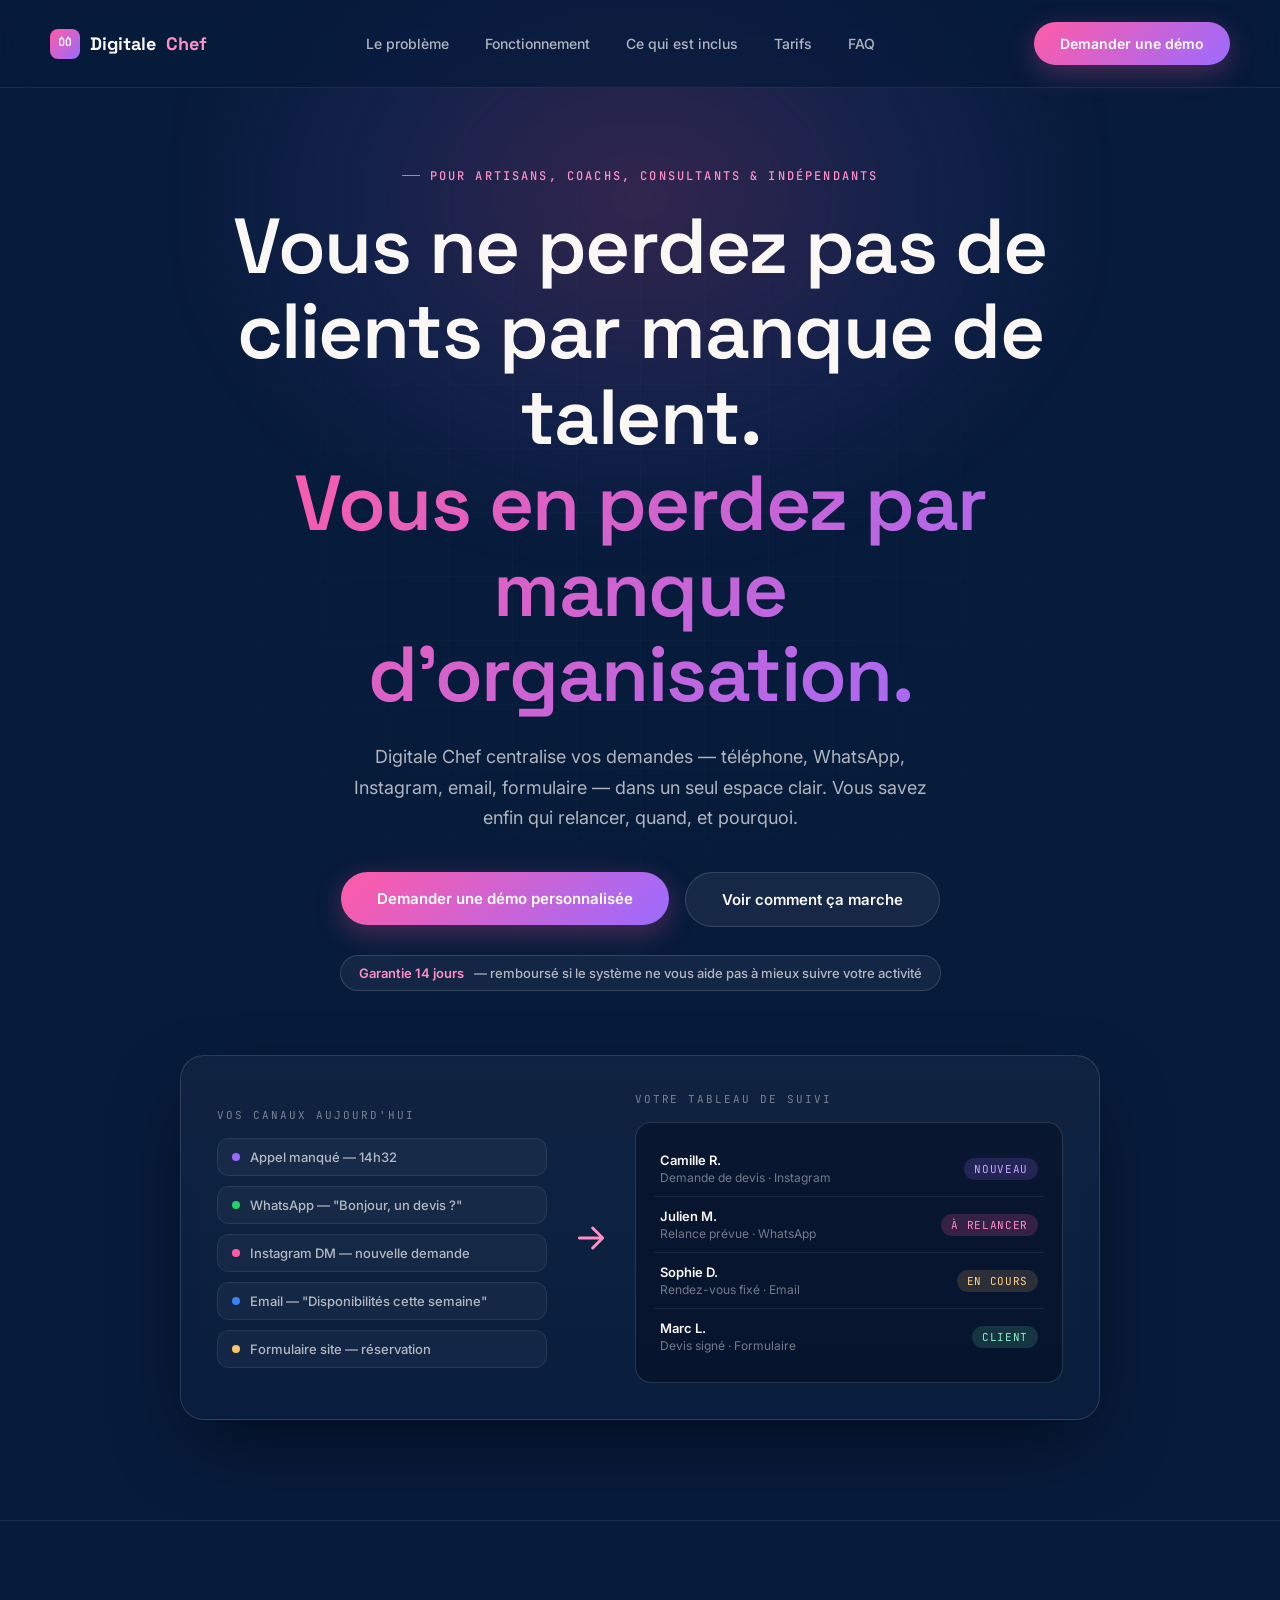
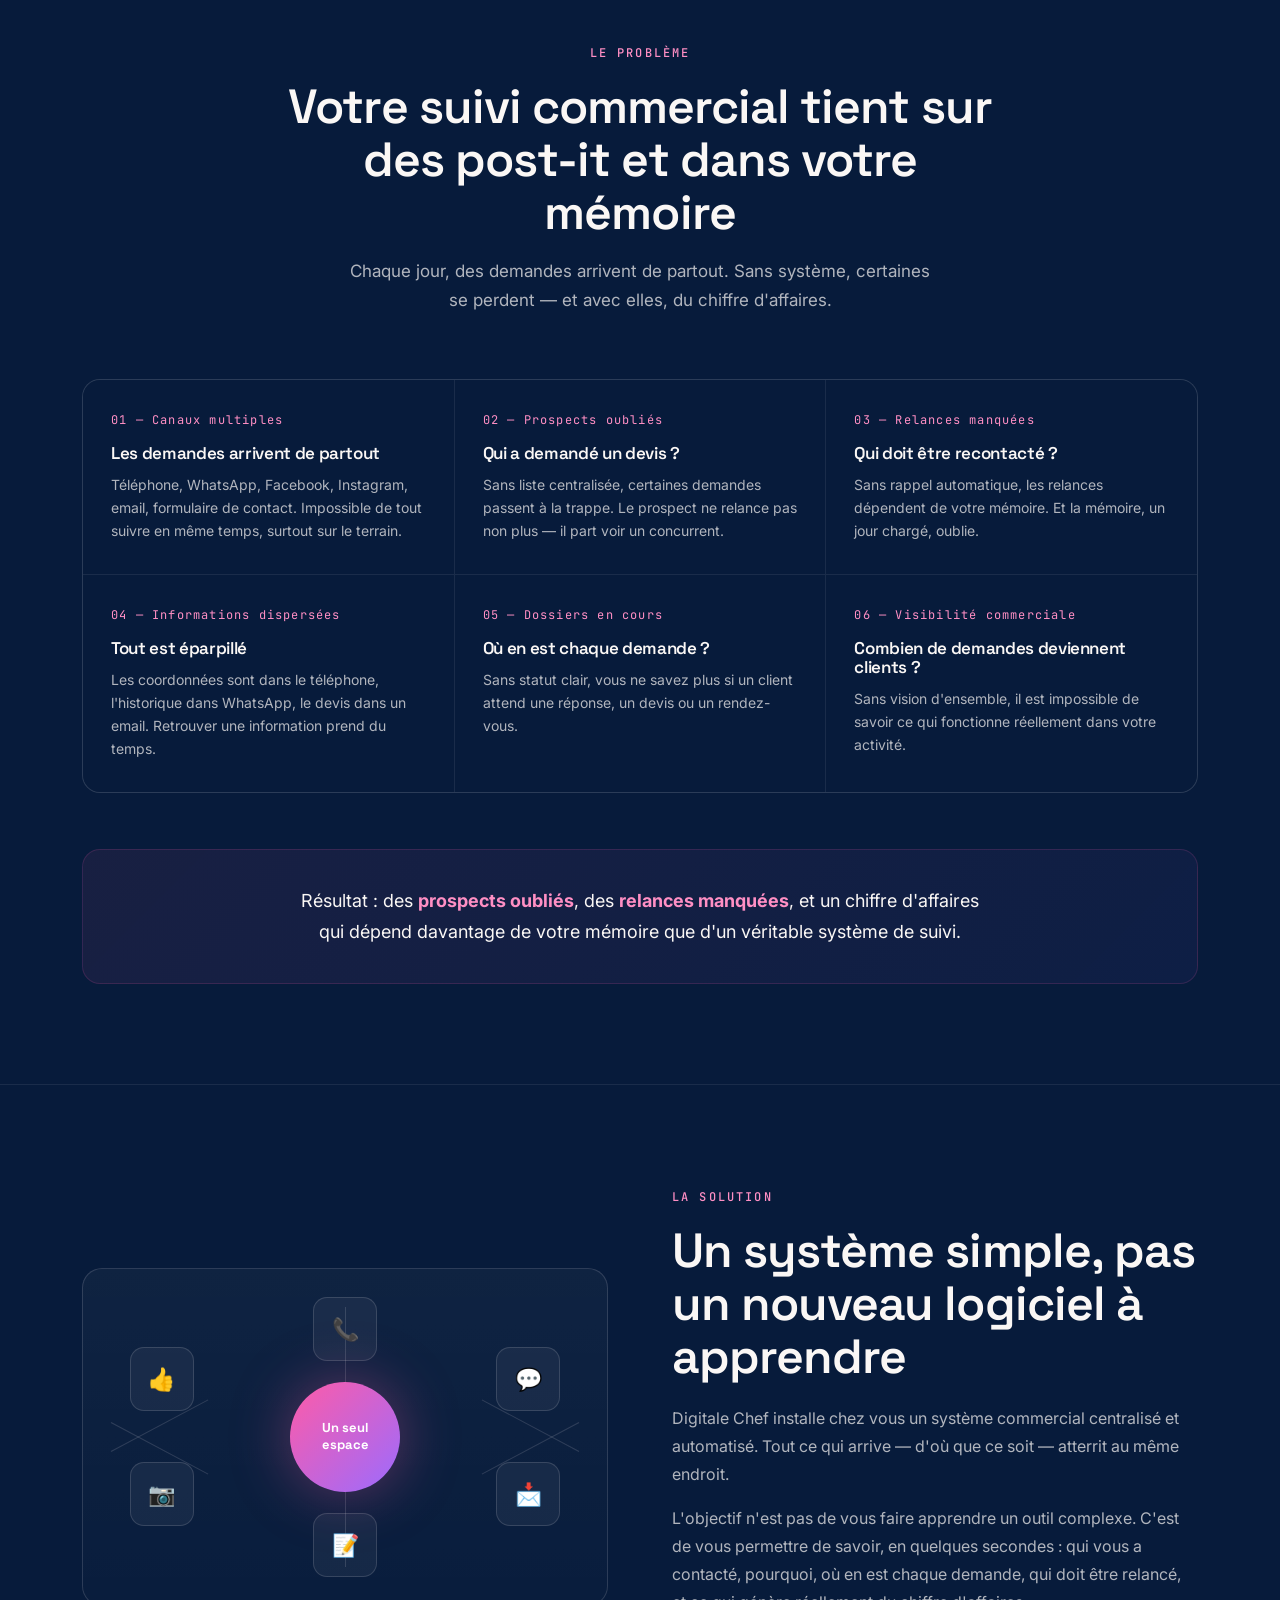
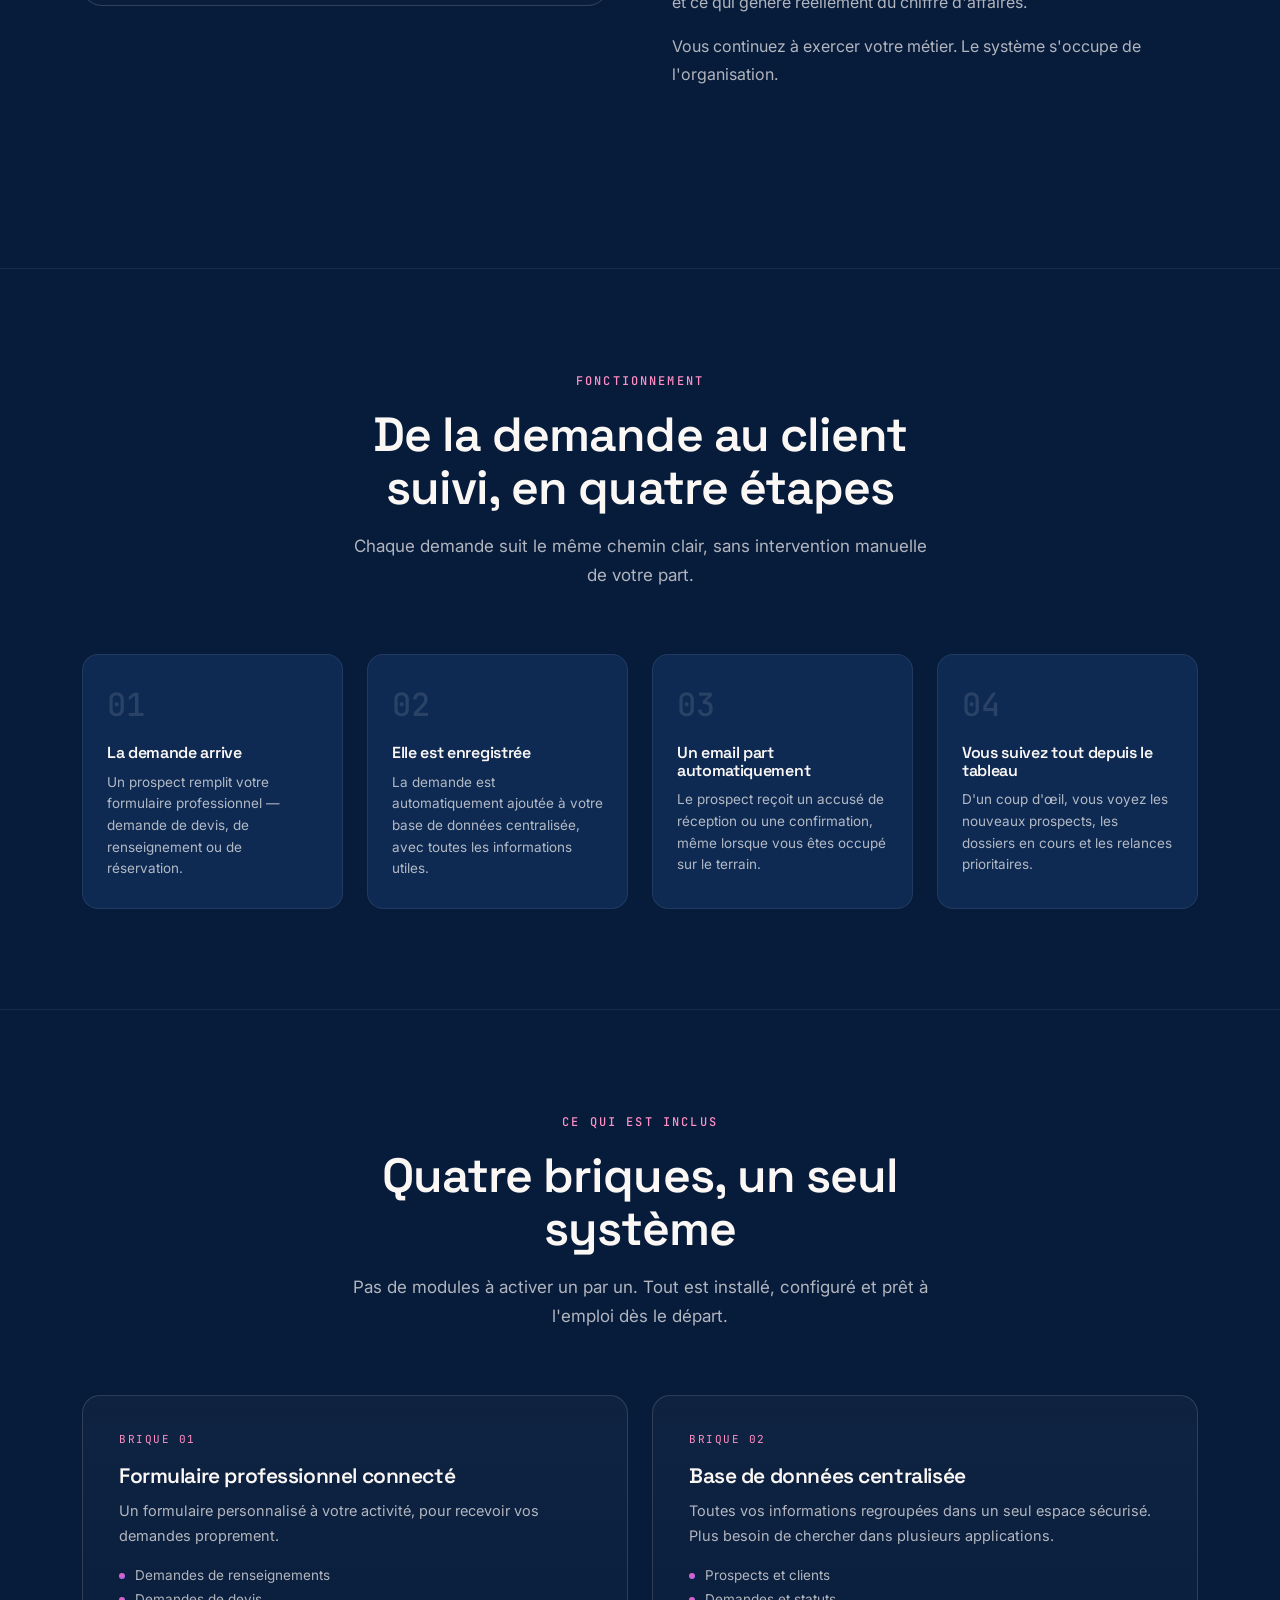
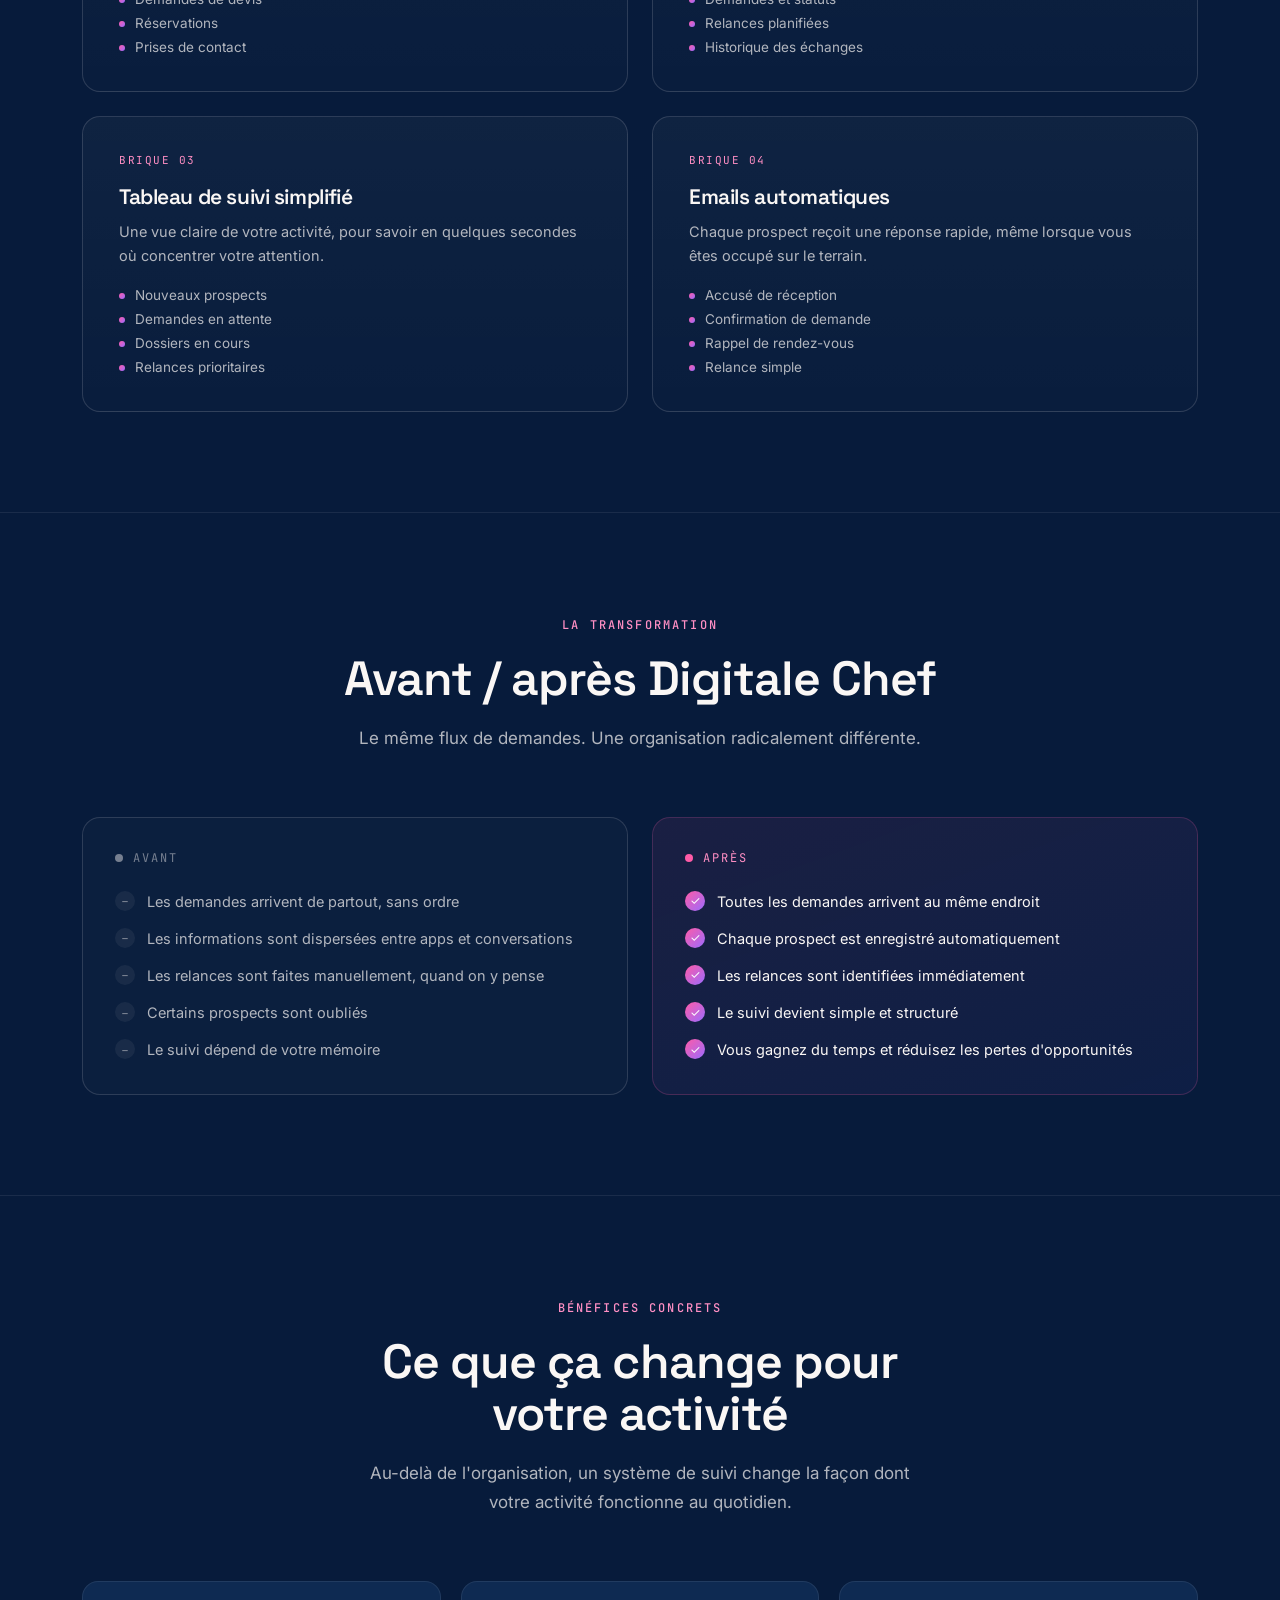
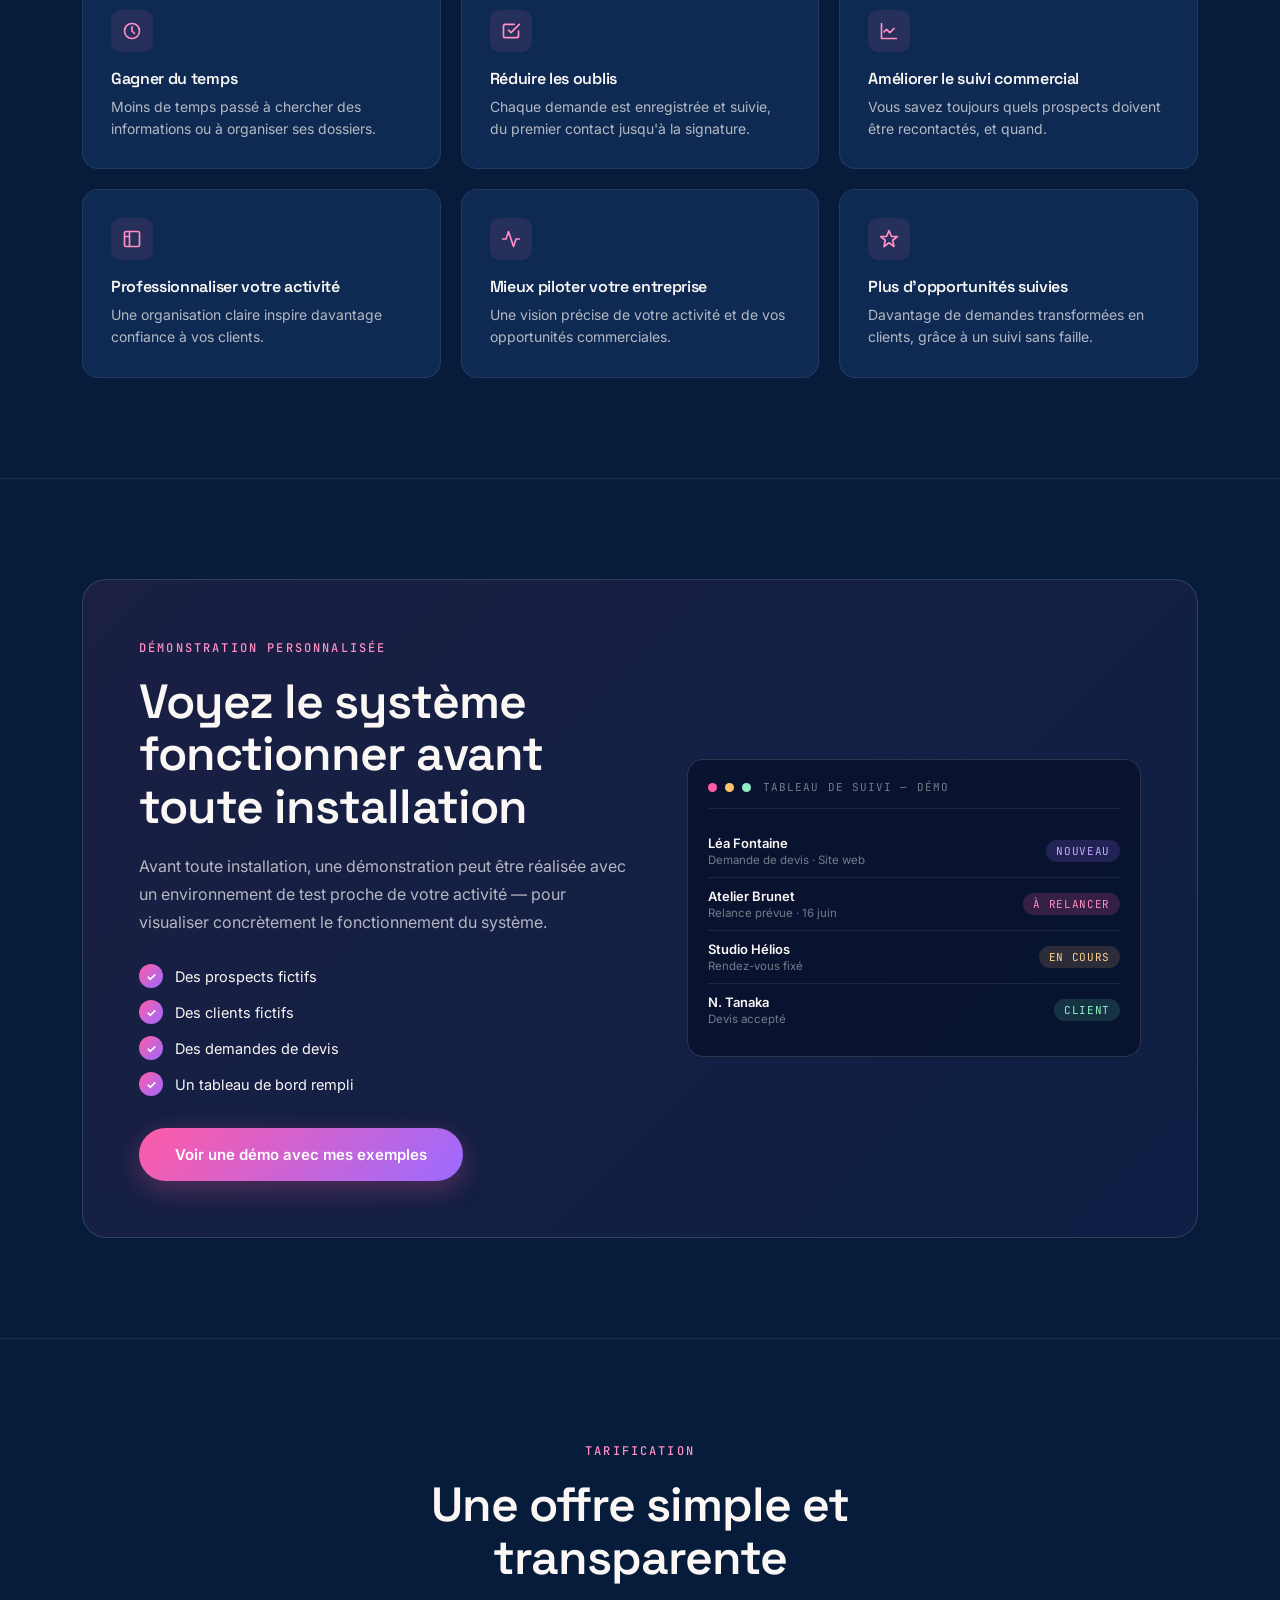
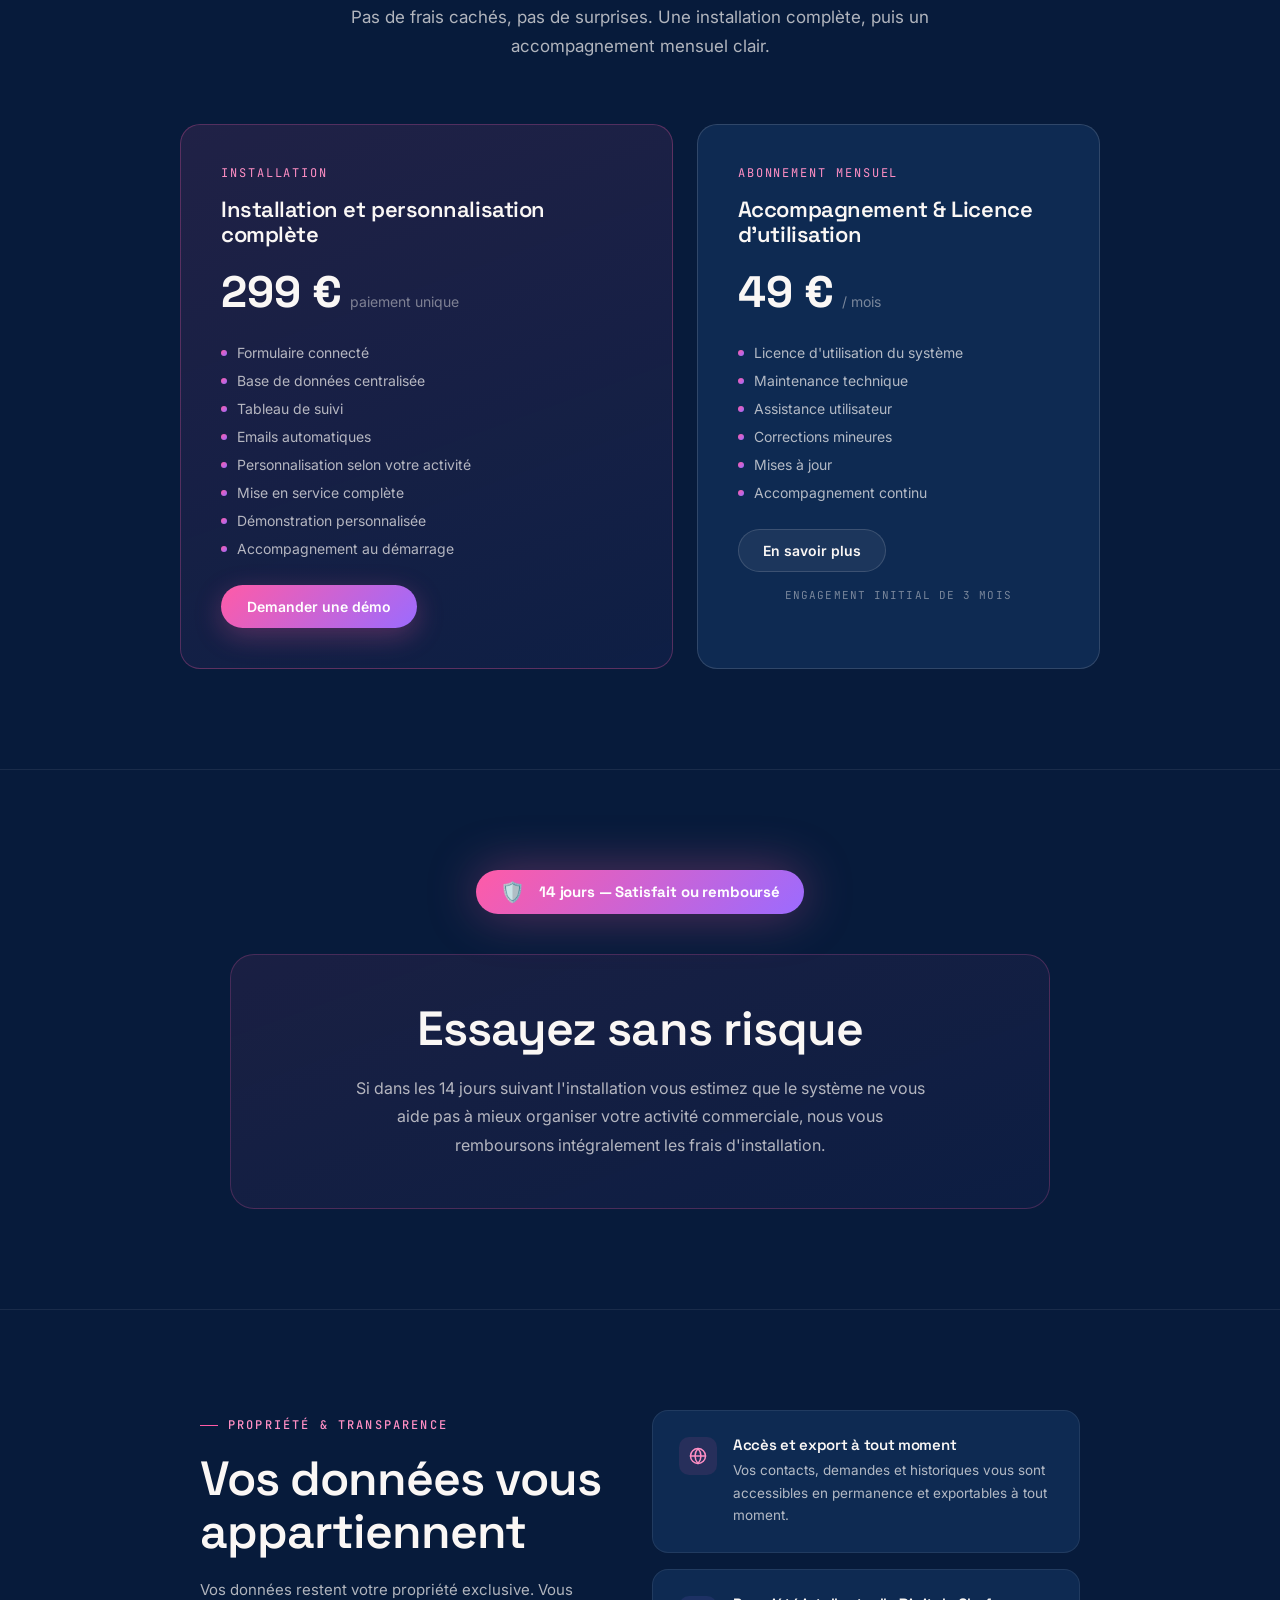
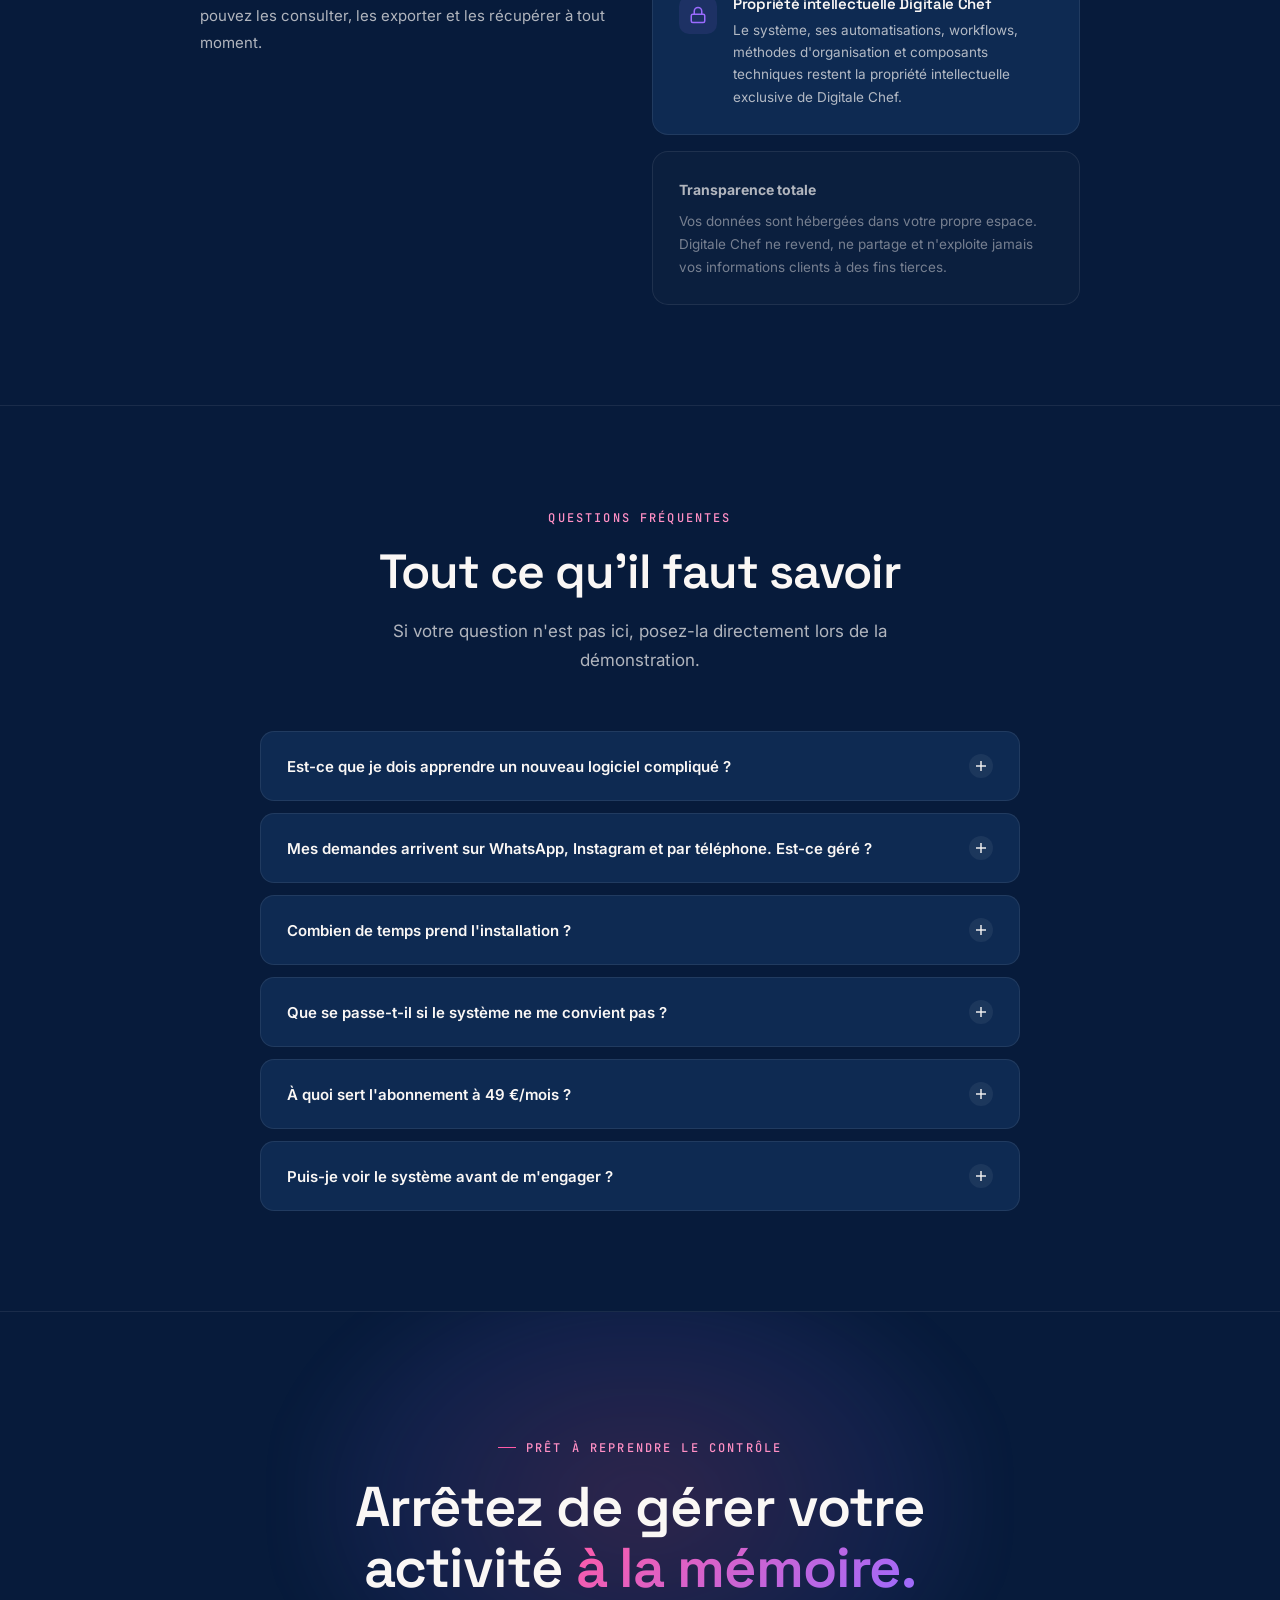
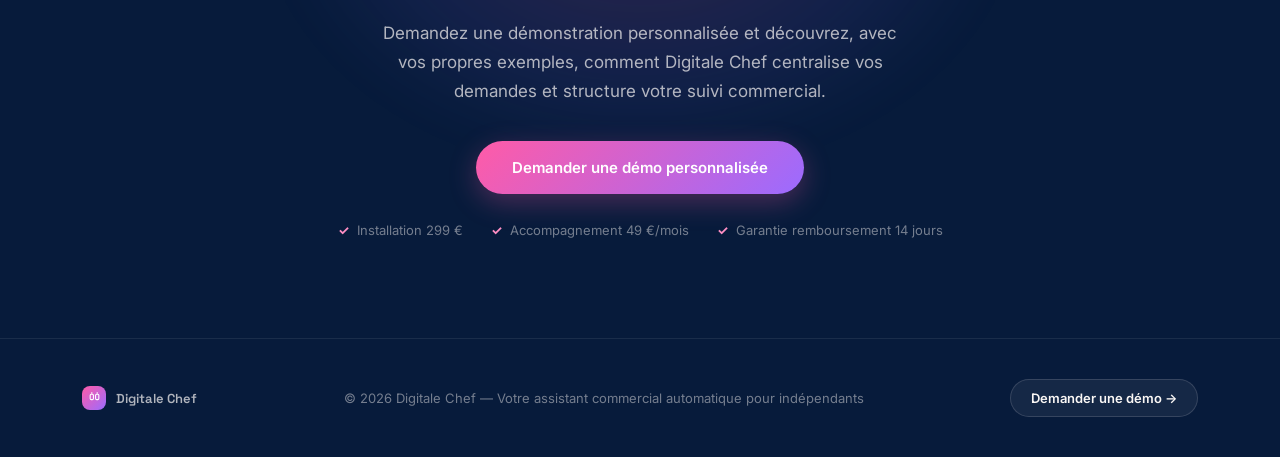
==== HTML digitale-chef.html @ 2d23249c "Add files via upload Première version de la landing page Digitale Chef" ====
<!DOCTYPE html>
<html lang="fr">
<head>
<meta charset="UTF-8">
<meta name="viewport" content="width=device-width, initial-scale=1.0">
<title>Digitale Chef — Votre assistant commercial automatique pour indépendants</title>
<link rel="preconnect" href="https://fonts.googleapis.com">
<link rel="preconnect" href="https://fonts.gstatic.com" crossorigin>
<link href="https://fonts.googleapis.com/css2?family=Space+Grotesk:wght@400;500;600;700&family=Inter:wght@300;400;500;600;700&family=JetBrains+Mono:wght@400;500&display=swap" rel="stylesheet">
<style>
  :root {
    --navy: #071B3B;
    --navy-deep: #050F26;
    --navy-card: #0E2A52;
    --navy-card-light: #11315E;
    --pink: #FF5BA7;
    --pink-soft: #FF8FC4;
    --violet: #9B6BFF;
    --offwhite: #FAF7F5;
    --offwhite-dim: rgba(250,247,245,0.7);
    --offwhite-faint: rgba(250,247,245,0.45);
    --line: rgba(250,247,245,0.08);
    --line-strong: rgba(250,247,245,0.14);
    --grad-main: linear-gradient(135deg, var(--pink) 0%, var(--violet) 100%);
  }

  *, *::before, *::after { box-sizing: border-box; margin: 0; padding: 0; }
  html { scroll-behavior: smooth; }

  body {
    font-family: 'Inter', sans-serif;
    background: var(--navy);
    color: var(--offwhite);
    overflow-x: hidden;
    -webkit-font-smoothing: antialiased;
  }

  ::selection { background: var(--pink); color: var(--navy); }

  h1, h2, h3, h4, .display {
    font-family: 'Space Grotesk', sans-serif;
    font-weight: 600;
    letter-spacing: -0.02em;
    line-height: 1.1;
  }

  .mono {
    font-family: 'JetBrains Mono', monospace;
    letter-spacing: 0.04em;
  }

  .grad-text {
    background: var(--grad-main);
    -webkit-background-clip: text;
    -webkit-text-fill-color: transparent;
    background-clip: text;
  }

  a { color: inherit; }

  /* ============ CURSOR HALO ============ */
  #cursor-halo {
    position: fixed;
    top: 0; left: 0;
    width: 480px; height: 480px;
    border-radius: 50%;
    background: radial-gradient(circle, rgba(255,91,167,0.16) 0%, rgba(155,107,255,0.08) 45%, transparent 75%);
    pointer-events: none;
    z-index: 0;
    transform: translate(-50%, -50%);
    will-change: transform;
    transition: width 0.4s ease, height 0.4s ease, opacity 0.4s ease;
    opacity: 0;
  }
  #cursor-halo.active { opacity: 1; }
  #cursor-halo.boost {
    width: 680px; height: 680px;
    background: radial-gradient(circle, rgba(255,91,167,0.26) 0%, rgba(155,107,255,0.14) 45%, transparent 75%);
  }

  /* ============ LAYOUT HELPERS ============ */
  .wrap {
    max-width: 1180px;
    margin: 0 auto;
    padding: 0 32px;
  }
  section { position: relative; z-index: 1; }

  .eyebrow {
    display: inline-flex;
    align-items: center;
    gap: 10px;
    font-family: 'JetBrains Mono', monospace;
    font-size: 12px;
    font-weight: 500;
    letter-spacing: 0.18em;
    text-transform: uppercase;
    color: var(--pink-soft);
    margin-bottom: 20px;
  }
  .eyebrow::before {
    content: '';
    display: block;
    width: 18px; height: 1px;
    background: var(--pink);
  }

  .section-title {
    font-size: clamp(30px, 4.2vw, 48px);
    margin-bottom: 18px;
    color: var(--offwhite);
  }
  .section-lead {
    font-size: 17px;
    line-height: 1.7;
    color: var(--offwhite-dim);
    max-width: 580px;
  }

  /* ============ NAV ============ */
  nav {
    position: fixed; top: 0; left: 0; right: 0; z-index: 100;
    display: flex; align-items: center; justify-content: space-between;
    padding: 22px 32px;
    background: rgba(7,27,59,0.7);
    backdrop-filter: blur(16px);
    border-bottom: 1px solid var(--line);
  }
  .nav-inner { max-width: 1180px; margin: 0 auto; width: 100%; display: flex; align-items: center; justify-content: space-between; }
  .logo {
    display: flex; align-items: center; gap: 10px;
    font-family: 'Space Grotesk', sans-serif;
    font-size: 18px; font-weight: 700;
    text-decoration: none;
    color: var(--offwhite);
  }
  .logo-mark {
    width: 30px; height: 30px;
    border-radius: 8px;
    background: var(--grad-main);
    display: flex; align-items: center; justify-content: center;
    flex-shrink: 0;
  }
  .logo-mark svg { width: 16px; height: 16px; }
  .logo-chef { color: var(--pink-soft); }

  .nav-links {
    display: flex; align-items: center; gap: 36px;
  }
  .nav-link {
    font-size: 14px; font-weight: 500;
    color: var(--offwhite-dim);
    text-decoration: none;
    transition: color 0.25s;
  }
  .nav-link:hover { color: var(--offwhite); }

  .btn {
    display: inline-flex; align-items: center; justify-content: center; gap: 8px;
    font-family: 'Inter', sans-serif;
    font-weight: 600;
    font-size: 14px;
    text-decoration: none;
    cursor: pointer;
    border: none;
    border-radius: 999px;
    transition: transform 0.35s cubic-bezier(.2,.8,.2,1), box-shadow 0.35s ease, background 0.3s ease;
    white-space: nowrap;
  }
  .btn-primary {
    background: var(--grad-main);
    color: #fff;
    padding: 13px 26px;
    box-shadow: 0 8px 28px rgba(255,91,167,0.28);
  }
  .btn-primary:hover { box-shadow: 0 12px 40px rgba(255,91,167,0.42); }
  .btn-ghost {
    background: rgba(250,247,245,0.06);
    color: var(--offwhite);
    border: 1px solid var(--line-strong);
    padding: 12px 24px;
  }
  .btn-ghost:hover { background: rgba(250,247,245,0.1); border-color: rgba(250,247,245,0.25); }
  .btn-lg { padding: 17px 36px; font-size: 15px; }

  /* magnetic CTA wrapper */
  .magnetic { display: inline-block; }

  /* ============ HERO ============ */
  .hero {
    min-height: 100vh;
    display: flex; flex-direction: column; align-items: center; justify-content: center;
    text-align: center;
    padding: 160px 32px 100px;
    position: relative;
    overflow: hidden;
  }
  .hero-bg-grid {
    position: absolute; inset: 0;
    background-image:
      linear-gradient(rgba(250,247,245,0.025) 1px, transparent 1px),
      linear-gradient(90deg, rgba(250,247,245,0.025) 1px, transparent 1px);
    background-size: 64px 64px;
    mask-image: radial-gradient(ellipse 60% 50% at 50% 35%, black 0%, transparent 75%);
    pointer-events: none;
  }
  .hero-glow {
    position: absolute;
    top: -10%; left: 50%;
    width: 900px; height: 700px;
    transform: translateX(-50%);
    background: radial-gradient(ellipse at center, rgba(255,91,167,0.18) 0%, rgba(155,107,255,0.08) 45%, transparent 75%);
    pointer-events: none;
    filter: blur(20px);
  }

  .hero-content { position: relative; z-index: 2; max-width: 820px; }

  .hero h1 {
    font-size: clamp(38px, 6.4vw, 78px);
    margin-bottom: 24px;
  }
  .hero h1 .line2 { display: block; }

  .hero-sub {
    font-size: 18px; line-height: 1.7;
    color: var(--offwhite-dim);
    max-width: 600px;
    margin: 0 auto 38px;
  }

  .hero-cta-row {
    display: flex; gap: 16px; justify-content: center; flex-wrap: wrap;
    margin-bottom: 28px;
  }

  .hero-guarantee {
    display: inline-flex; align-items: center; gap: 10px;
    font-size: 13px; font-weight: 500;
    color: var(--offwhite-dim);
    background: rgba(250,247,245,0.05);
    border: 1px solid var(--line-strong);
    border-radius: 999px;
    padding: 9px 18px;
    margin-bottom: 64px;
  }
  .hero-guarantee strong { color: var(--pink-soft); font-weight: 600; }

  /* ===== SIGNATURE ELEMENT: channel-to-pipeline visualizer ===== */
  .signature {
    position: relative; z-index: 2;
    width: 100%; max-width: 920px;
    margin: 0 auto;
    border-radius: 24px;
    border: 1px solid var(--line-strong);
    background: linear-gradient(180deg, rgba(255,255,255,0.04), rgba(255,255,255,0.01));
    backdrop-filter: blur(10px);
    padding: 36px;
    box-shadow: 0 30px 80px -20px rgba(0,0,0,0.6);
  }
  .sig-grid {
    display: grid;
    grid-template-columns: 1fr auto 1.3fr;
    gap: 24px;
    align-items: center;
  }
  .sig-col-title {
    font-family: 'JetBrains Mono', monospace;
    font-size: 11px;
    letter-spacing: 0.18em;
    text-transform: uppercase;
    color: var(--offwhite-faint);
    margin-bottom: 16px;
    text-align: left;
  }
  .sig-channels {
    display: flex; flex-direction: column; gap: 10px;
  }
  .channel-pill {
    display: flex; align-items: center; gap: 10px;
    background: rgba(250,247,245,0.04);
    border: 1px solid var(--line);
    border-radius: 12px;
    padding: 10px 14px;
    font-size: 13px; font-weight: 500;
    color: var(--offwhite-dim);
    text-align: left;
    opacity: 0;
    animation: chanIn 0.6s ease forwards;
  }
  .channel-pill:nth-child(1) { animation-delay: 0.1s; }
  .channel-pill:nth-child(2) { animation-delay: 0.25s; }
  .channel-pill:nth-child(3) { animation-delay: 0.4s; }
  .channel-pill:nth-child(4) { animation-delay: 0.55s; }
  .channel-pill:nth-child(5) { animation-delay: 0.7s; }
  @keyframes chanIn { from { opacity: 0; transform: translateX(-8px); } to { opacity: 1; transform: translateX(0); } }
  .ch-dot { width: 8px; height: 8px; border-radius: 50%; flex-shrink: 0; }

  .sig-arrow {
    display: flex; align-items: center; justify-content: center;
    color: var(--pink-soft);
    position: relative;
  }
  .sig-arrow svg { width: 40px; height: 40px; }

  .sig-board {
    background: rgba(5,15,38,0.6);
    border: 1px solid var(--line-strong);
    border-radius: 16px;
    padding: 18px;
    text-align: left;
  }
  .sig-board-row {
    display: flex; align-items: center; justify-content: space-between;
    padding: 11px 6px;
    border-bottom: 1px solid var(--line);
    font-size: 13px;
  }
  .sig-board-row:last-child { border-bottom: none; }
  .sig-name { font-weight: 600; color: var(--offwhite); }
  .sig-meta { color: var(--offwhite-faint); font-size: 12px; margin-top: 2px; }
  .sig-status {
    font-family: 'JetBrains Mono', monospace;
    font-size: 11px; letter-spacing: 0.06em;
    padding: 4px 10px; border-radius: 999px;
    text-transform: uppercase;
  }
  .status-new { background: rgba(155,107,255,0.18); color: #c4aaff; }
  .status-wait { background: rgba(255,91,167,0.18); color: var(--pink-soft); }
  .status-progress { background: rgba(255,196,107,0.15); color: #ffd28a; }
  .status-done { background: rgba(110,231,183,0.15); color: #8ff0c8; }

  @media (max-width: 820px) {
    .sig-grid { grid-template-columns: 1fr; }
    .sig-arrow { transform: rotate(90deg); margin: 4px auto; }
    .sig-channels, .sig-board { width: 100%; }
  }

  /* ============ FADE-IN ON SCROLL ============ */
  .reveal { opacity: 0; transform: translateY(28px); transition: opacity 0.8s cubic-bezier(.2,.7,.2,1), transform 0.8s cubic-bezier(.2,.7,.2,1); }
  .reveal.visible { opacity: 1; transform: translateY(0); }
  .reveal-d1 { transition-delay: 0.08s; }
  .reveal-d2 { transition-delay: 0.16s; }
  .reveal-d3 { transition-delay: 0.24s; }
  .reveal-d4 { transition-delay: 0.32s; }

  /* ============ PROBLEM SECTION ============ */
  .problem {
    padding: 120px 0 100px;
    border-top: 1px solid var(--line);
  }
  .problem-header { text-align: center; margin: 0 auto 64px; max-width: 720px; }
  .problem-header .eyebrow { justify-content: center; }
  .problem-header .eyebrow::before { display: none; }
  .problem-header .section-lead { margin: 0 auto; text-align: center; }

  .problem-grid {
    display: grid;
    grid-template-columns: repeat(3, 1fr);
    gap: 1px;
    background: var(--line);
    border: 1px solid var(--line);
    border-radius: 18px;
    overflow: hidden;
  }
  .problem-card {
    background: var(--navy);
    padding: 32px 28px;
    transition: background 0.3s ease;
  }
  .problem-card:hover { background: var(--navy-card); }
  .problem-num {
    font-family: 'JetBrains Mono', monospace;
    font-size: 12px;
    color: var(--pink-soft);
    margin-bottom: 16px;
    letter-spacing: 0.1em;
  }
  .problem-card h4 {
    font-size: 17px;
    margin-bottom: 10px;
    color: var(--offwhite);
  }
  .problem-card p {
    font-size: 14px; line-height: 1.65;
    color: var(--offwhite-dim);
  }

  .problem-cost {
    margin-top: 56px;
    text-align: center;
    padding: 36px;
    border-radius: 18px;
    background: linear-gradient(135deg, rgba(255,91,167,0.07), rgba(155,107,255,0.05));
    border: 1px solid rgba(255,91,167,0.15);
  }
  .problem-cost p {
    font-size: 18px;
    line-height: 1.7;
    color: var(--offwhite);
    max-width: 680px;
    margin: 0 auto;
  }
  .problem-cost strong { color: var(--pink-soft); }

  @media (max-width: 860px) {
    .problem-grid { grid-template-columns: 1fr; }
  }

  /* ============ SOLUTION SECTION ============ */
  .solution {
    padding: 100px 0;
    border-top: 1px solid var(--line);
  }
  .solution-top {
    display: grid;
    grid-template-columns: 1fr 1fr;
    gap: 64px;
    align-items: center;
    margin-bottom: 80px;
  }
  .solution-visual {
    position: relative;
    border-radius: 20px;
    border: 1px solid var(--line-strong);
    background: linear-gradient(180deg, rgba(255,255,255,0.035), rgba(255,255,255,0.01));
    padding: 28px;
  }
  .hub-diagram {
    display: flex; align-items: center; justify-content: center;
    position: relative;
    height: 280px;
  }
  .hub-center {
    width: 110px; height: 110px;
    border-radius: 50%;
    background: var(--grad-main);
    display: flex; align-items: center; justify-content: center;
    box-shadow: 0 0 60px rgba(255,91,167,0.35);
    z-index: 2;
    text-align: center;
    font-family: 'Space Grotesk', sans-serif;
    font-weight: 700;
    font-size: 13px;
    color: #fff;
    line-height: 1.3;
  }
  .hub-node {
    position: absolute;
    width: 64px; height: 64px;
    border-radius: 14px;
    background: rgba(250,247,245,0.05);
    border: 1px solid var(--line-strong);
    display: flex; align-items: center; justify-content: center;
    font-size: 22px;
  }
  .hub-node.n1 { top: 0; left: 50%; transform: translateX(-50%); }
  .hub-node.n2 { top: 18%; right: 4%; }
  .hub-node.n3 { bottom: 18%; right: 4%; }
  .hub-node.n4 { bottom: 0; left: 50%; transform: translateX(-50%); }
  .hub-node.n5 { bottom: 18%; left: 4%; }
  .hub-node.n6 { top: 18%; left: 4%; }
  .hub-line {
    position: absolute;
    background: var(--line-strong);
    z-index: 0;
  }
  .solution-content .eyebrow::before { display: none; }
  .solution-content h2 { margin-bottom: 20px; }
  .solution-content p { font-size: 16px; line-height: 1.75; color: var(--offwhite-dim); margin-bottom: 16px; }
  .solution-content p:last-child { margin-bottom: 0; }

  @media (max-width: 900px) {
    .solution-top { grid-template-columns: 1fr; gap: 40px; }
  }

  /* ============ HOW IT WORKS ============ */
  .how {
    padding: 100px 0;
    border-top: 1px solid var(--line);
  }
  .how-header { text-align: center; max-width: 640px; margin: 0 auto 64px; }
  .how-header .eyebrow { justify-content: center; }
  .how-header .eyebrow::before { display: none; }
  .how-header .section-lead { margin: 0 auto; text-align: center; }

  .steps {
    display: grid;
    grid-template-columns: repeat(4, 1fr);
    gap: 24px;
    position: relative;
  }
  .step-card {
    background: var(--navy-card);
    border: 1px solid var(--line);
    border-radius: 16px;
    padding: 28px 24px;
    position: relative;
    overflow: hidden;
    transition: border-color 0.3s ease, transform 0.3s ease;
  }
  .step-card::before {
    content: '';
    position: absolute; top: 0; left: 0; right: 0;
    height: 2px;
    background: var(--grad-main);
    opacity: 0;
    transition: opacity 0.3s ease;
  }
  .step-card:hover { border-color: rgba(255,91,167,0.25); transform: translateY(-4px); }
  .step-card:hover::before { opacity: 1; }
  .step-index {
    font-family: 'JetBrains Mono', monospace;
    font-size: 32px; font-weight: 500;
    color: rgba(250,247,245,0.12);
    margin-bottom: 18px;
  }
  .step-card h4 { font-size: 16px; margin-bottom: 10px; color: var(--offwhite); }
  .step-card p { font-size: 13.5px; line-height: 1.6; color: var(--offwhite-dim); }

  @media (max-width: 980px) {
    .steps { grid-template-columns: 1fr 1fr; }
  }
  @media (max-width: 580px) {
    .steps { grid-template-columns: 1fr; }
  }

  /* ============ INCLUDED ============ */
  .included {
    padding: 100px 0;
    border-top: 1px solid var(--line);
  }
  .included-header { text-align: center; max-width: 640px; margin: 0 auto 64px; }
  .included-header .eyebrow { justify-content: center; }
  .included-header .eyebrow::before { display: none; }
  .included-header .section-lead { margin: 0 auto; text-align: center; }

  .included-grid {
    display: grid;
    grid-template-columns: repeat(2, 1fr);
    gap: 24px;
  }
  .feature-card {
    position: relative;
    background: linear-gradient(180deg, rgba(255,255,255,0.035), rgba(255,255,255,0.01));
    border: 1px solid var(--line-strong);
    border-radius: 18px;
    padding: 36px;
    overflow: hidden;
    transition: transform 0.4s cubic-bezier(.2,.8,.2,1), border-color 0.3s ease;
  }
  .feature-card:hover { transform: translateY(-3px); border-color: rgba(255,91,167,0.3); }
  .feature-card::after {
    content: '';
    position: absolute; inset: 0;
    background: radial-gradient(420px circle at var(--mx,50%) var(--my,50%), rgba(255,91,167,0.10), transparent 60%);
    opacity: 0;
    transition: opacity 0.4s ease;
    pointer-events: none;
  }
  .feature-card:hover::after { opacity: 1; }
  .feature-tag {
    font-family: 'JetBrains Mono', monospace;
    font-size: 11px; letter-spacing: 0.14em; text-transform: uppercase;
    color: var(--pink-soft);
    margin-bottom: 18px;
  }
  .feature-card h3 { font-size: 21px; margin-bottom: 12px; }
  .feature-card p { font-size: 14.5px; line-height: 1.7; color: var(--offwhite-dim); margin-bottom: 18px; }
  .feature-list { list-style: none; display: flex; flex-direction: column; gap: 8px; }
  .feature-list li {
    font-size: 13.5px; color: var(--offwhite-dim);
    display: flex; align-items: flex-start; gap: 10px;
  }
  .feature-list li::before {
    content: '';
    flex-shrink: 0;
    width: 6px; height: 6px;
    border-radius: 50%;
    margin-top: 6px;
    background: var(--grad-main);
  }

  @media (max-width: 860px) {
    .included-grid { grid-template-columns: 1fr; }
  }

  /* ============ BEFORE / AFTER ============ */
  .ba {
    padding: 100px 0;
    border-top: 1px solid var(--line);
  }
  .ba-header { text-align: center; max-width: 640px; margin: 0 auto 64px; }
  .ba-header .eyebrow { justify-content: center; }
  .ba-header .eyebrow::before { display: none; }
  .ba-header .section-lead { margin: 0 auto; text-align: center; }

  .ba-grid {
    display: grid;
    grid-template-columns: 1fr 1fr;
    gap: 24px;
  }
  .ba-card {
    border-radius: 18px;
    padding: 32px;
    border: 1px solid var(--line-strong);
  }
  .ba-card.before { background: rgba(250,247,245,0.02); }
  .ba-card.after {
    background: linear-gradient(160deg, rgba(255,91,167,0.08), rgba(155,107,255,0.05));
    border-color: rgba(255,91,167,0.2);
  }
  .ba-label {
    display: flex; align-items: center; gap: 10px;
    font-family: 'JetBrains Mono', monospace;
    font-size: 12px; letter-spacing: 0.16em; text-transform: uppercase;
    margin-bottom: 24px;
  }
  .ba-card.before .ba-label { color: var(--offwhite-faint); }
  .ba-card.after .ba-label { color: var(--pink-soft); }
  .ba-dot { width: 8px; height: 8px; border-radius: 50%; }
  .ba-card.before .ba-dot { background: var(--offwhite-faint); }
  .ba-card.after .ba-dot { background: var(--pink); }
  .ba-items { display: flex; flex-direction: column; gap: 14px; }
  .ba-item { display: flex; align-items: flex-start; gap: 12px; font-size: 14.5px; line-height: 1.6; }
  .ba-card.before .ba-item { color: var(--offwhite-dim); }
  .ba-card.after .ba-item { color: var(--offwhite); }
  .ba-mark {
    flex-shrink: 0; width: 20px; height: 20px; border-radius: 50%;
    display: flex; align-items: center; justify-content: center;
    font-size: 12px; margin-top: 1px;
  }
  .ba-card.before .ba-mark { background: rgba(250,247,245,0.06); color: var(--offwhite-faint); }
  .ba-card.after .ba-mark { background: var(--grad-main); color: #fff; }

  @media (max-width: 820px) {
    .ba-grid { grid-template-columns: 1fr; }
  }

  /* ============ BENEFITS ============ */
  .benefits {
    padding: 100px 0;
    border-top: 1px solid var(--line);
  }
  .benefits-header { text-align: center; max-width: 640px; margin: 0 auto 64px; }
  .benefits-header .eyebrow { justify-content: center; }
  .benefits-header .eyebrow::before { display: none; }
  .benefits-header .section-lead { margin: 0 auto; text-align: center; }

  .benefits-grid {
    display: grid;
    grid-template-columns: repeat(3, 1fr);
    gap: 20px;
  }
  .benefit-card {
    background: var(--navy-card);
    border: 1px solid var(--line);
    border-radius: 16px;
    padding: 28px;
    transition: transform 0.35s cubic-bezier(.2,.8,.2,1), border-color 0.3s ease;
  }
  .benefit-card:hover { transform: translateY(-4px) scale(1.01); border-color: rgba(255,91,167,0.25); }
  .benefit-icon {
    width: 42px; height: 42px;
    border-radius: 10px;
    background: rgba(255,91,167,0.1);
    display: flex; align-items: center; justify-content: center;
    margin-bottom: 18px;
  }
  .benefit-icon svg { width: 20px; height: 20px; stroke: var(--pink-soft); }
  .benefit-card h4 { font-size: 16px; margin-bottom: 8px; }
  .benefit-card p { font-size: 14px; line-height: 1.6; color: var(--offwhite-dim); }

  @media (max-width: 980px) {
    .benefits-grid { grid-template-columns: 1fr 1fr; }
  }
  @media (max-width: 600px) {
    .benefits-grid { grid-template-columns: 1fr; }
  }

  /* ============ DEMO ============ */
  .demo {
    padding: 100px 0;
    border-top: 1px solid var(--line);
  }
  .demo-card {
    border-radius: 24px;
    border: 1px solid var(--line-strong);
    background: linear-gradient(135deg, rgba(255,91,167,0.08), rgba(155,107,255,0.05));
    padding: 56px;
    display: grid;
    grid-template-columns: 1.1fr 1fr;
    gap: 48px;
    align-items: center;
  }
  .demo-content .eyebrow::before { display: none; }
  .demo-content h2 { margin-bottom: 18px; }
  .demo-content p { font-size: 16px; line-height: 1.75; color: var(--offwhite-dim); margin-bottom: 28px; }
  .demo-list { display: flex; flex-direction: column; gap: 12px; margin-bottom: 32px; }
  .demo-list li {
    list-style: none;
    display: flex; align-items: center; gap: 12px;
    font-size: 14.5px; color: var(--offwhite);
  }
  .demo-list li::before {
    content: '✓';
    flex-shrink: 0; width: 24px; height: 24px;
    border-radius: 50%;
    background: var(--grad-main);
    display: flex; align-items: center; justify-content: center;
    font-size: 12px; font-weight: 700; color: #fff;
  }

  .demo-mock {
    border-radius: 16px;
    background: rgba(5,15,38,0.65);
    border: 1px solid var(--line-strong);
    padding: 20px;
  }
  .demo-mock-header {
    display: flex; align-items: center; gap: 8px;
    margin-bottom: 16px; padding-bottom: 14px;
    border-bottom: 1px solid var(--line);
  }
  .demo-mock-dot { width: 9px; height: 9px; border-radius: 50%; }
  .demo-mock-title {
    font-family: 'JetBrains Mono', monospace;
    font-size: 11px; letter-spacing: 0.1em; text-transform: uppercase;
    color: var(--offwhite-faint); margin-left: 4px;
  }
  .demo-mock-row {
    display: flex; align-items: center; justify-content: space-between;
    padding: 10px 0;
    border-bottom: 1px solid var(--line);
    font-size: 13px;
  }
  .demo-mock-row:last-child { border-bottom: none; }
  .demo-mock-name { font-weight: 600; }
  .demo-mock-sub { font-size: 11.5px; color: var(--offwhite-faint); margin-top: 2px; }

  @media (max-width: 900px) {
    .demo-card { grid-template-columns: 1fr; padding: 36px 28px; }
  }

  /* ============ PRICING ============ */
  .pricing {
    padding: 100px 0;
    border-top: 1px solid var(--line);
  }
  .pricing-header { text-align: center; max-width: 640px; margin: 0 auto 64px; }
  .pricing-header .eyebrow { justify-content: center; }
  .pricing-header .eyebrow::before { display: none; }
  .pricing-header .section-lead { margin: 0 auto; text-align: center; }

  .pricing-grid {
    display: grid;
    grid-template-columns: 1.1fr 0.9fr;
    gap: 24px;
    max-width: 920px;
    margin: 0 auto;
  }
  .price-card {
    border-radius: 20px;
    padding: 40px;
    border: 1px solid var(--line-strong);
    position: relative;
  }
  .price-card.main {
    background: linear-gradient(160deg, rgba(255,91,167,0.1), rgba(155,107,255,0.05));
    border-color: rgba(255,91,167,0.28);
  }
  .price-card.sub {
    background: var(--navy-card);
  }
  .price-label {
    font-family: 'JetBrains Mono', monospace;
    font-size: 12px; letter-spacing: 0.16em; text-transform: uppercase;
    color: var(--pink-soft); margin-bottom: 16px;
  }
  .price-card h3 { font-size: 22px; margin-bottom: 8px; }
  .price-value {
    display: flex; align-items: baseline; gap: 8px;
    margin: 18px 0 24px;
  }
  .price-value .amount { font-size: 44px; font-weight: 700; font-family: 'Space Grotesk', sans-serif; }
  .price-value .period { font-size: 14px; color: var(--offwhite-faint); }
  .price-list { display: flex; flex-direction: column; gap: 11px; margin-bottom: 28px; }
  .price-list li {
    list-style: none;
    display: flex; align-items: flex-start; gap: 10px;
    font-size: 14px; color: var(--offwhite-dim);
  }
  .price-list li::before {
    content: '';
    flex-shrink: 0; width: 6px; height: 6px; border-radius: 50%;
    margin-top: 6px;
    background: var(--grad-main);
  }
  .price-card .btn { width: 100%; }
  .price-engagement {
    margin-top: 16px;
    font-family: 'JetBrains Mono', monospace;
    font-size: 11px; letter-spacing: 0.1em; text-transform: uppercase;
    color: var(--offwhite-faint);
    text-align: center;
  }

  @media (max-width: 820px) {
    .pricing-grid { grid-template-columns: 1fr; }
  }

  /* ============ GUARANTEE ============ */
  .guarantee {
    padding: 100px 0;
    border-top: 1px solid var(--line);
  }
  .guarantee-inner {
    max-width: 820px; margin: 0 auto;
    text-align: center;
  }
  .guarantee-badge {
    display: inline-flex; align-items: center; gap: 14px;
    background: var(--grad-main);
    border-radius: 999px;
    padding: 10px 24px;
    margin: 0 auto 40px;
    box-shadow: 0 0 50px rgba(255,91,167,0.35);
  }
  .guarantee-badge-icon { font-size: 20px; }
  .guarantee-badge-text {
    font-family: 'Space Grotesk', sans-serif;
    font-size: 15px; font-weight: 700;
    color: #fff; letter-spacing: -0.01em;
  }
  .guarantee-card {
    border-radius: 24px;
    border: 1px solid rgba(255,91,167,0.22);
    background: linear-gradient(160deg, rgba(255,91,167,0.08), rgba(155,107,255,0.04));
    padding: 48px 56px;
  }
  .guarantee-card h2 { margin-bottom: 18px; }
  .guarantee-card p { font-size: 16px; line-height: 1.8; color: var(--offwhite-dim); max-width: 580px; margin: 0 auto; }

  /* ============ DATA OWNERSHIP ============ */
  .data-ownership {
    padding: 100px 0;
    border-top: 1px solid var(--line);
  }
  .data-inner {
    max-width: 880px; margin: 0 auto;
    display: grid; grid-template-columns: 1fr 1fr; gap: 24px;
    align-items: start;
  }
  .data-left .section-title { margin-bottom: 18px; }
  .data-left p { font-size: 15px; line-height: 1.75; color: var(--offwhite-dim); margin-bottom: 12px; }
  .data-card {
    background: var(--navy-card);
    border: 1px solid var(--line);
    border-radius: 16px;
    padding: 26px;
    display: flex; align-items: flex-start; gap: 16px;
  }
  .data-card-icon {
    flex-shrink: 0; width: 38px; height: 38px;
    border-radius: 10px;
    display: flex; align-items: center; justify-content: center;
  }
  .data-card-icon svg { width: 18px; height: 18px; }
  .data-card h4 { font-size: 15px; margin-bottom: 6px; }
  .data-card p { font-size: 13.5px; line-height: 1.65; color: var(--offwhite-dim); }
  .data-right { display: flex; flex-direction: column; gap: 16px; }
  .data-ip {
    border-radius: 16px;
    border: 1px solid var(--line);
    background: rgba(250,247,245,0.02);
    padding: 26px;
    font-size: 13.5px; line-height: 1.7; color: var(--offwhite-faint);
  }
  .data-ip strong { color: var(--offwhite-dim); display: block; margin-bottom: 8px; font-size: 14px; }

  @media (max-width: 820px) {
    .data-inner { grid-template-columns: 1fr; }
    .guarantee-card { padding: 36px 24px; }
  }

  /* ============ FAQ ============ */
  .faq {
    padding: 100px 0;
    border-top: 1px solid var(--line);
  }
  .faq-header { text-align: center; max-width: 640px; margin: 0 auto 56px; }
  .faq-header .eyebrow { justify-content: center; }
  .faq-header .eyebrow::before { display: none; }
  .faq-header .section-lead { margin: 0 auto; text-align: center; }

  .faq-list { max-width: 760px; margin: 0 auto; display: flex; flex-direction: column; gap: 12px; }
  .faq-item {
    border: 1px solid var(--line);
    border-radius: 14px;
    background: var(--navy-card);
    overflow: hidden;
    transition: border-color 0.3s ease;
  }
  .faq-item[open] { border-color: rgba(255,91,167,0.25); }
  .faq-item summary {
    list-style: none;
    cursor: pointer;
    padding: 22px 26px;
    display: flex; align-items: center; justify-content: space-between;
    gap: 16px;
    font-weight: 600;
    font-size: 15px;
    color: var(--offwhite);
  }
  .faq-item summary::-webkit-details-marker { display: none; }
  .faq-icon {
    flex-shrink: 0;
    width: 24px; height: 24px;
    border-radius: 50%;
    background: rgba(250,247,245,0.06);
    display: flex; align-items: center; justify-content: center;
    position: relative;
    transition: transform 0.3s ease, background 0.3s ease;
  }
  .faq-icon::before, .faq-icon::after {
    content: '';
    position: absolute;
    background: var(--offwhite-dim);
    transition: opacity 0.2s ease;
  }
  .faq-icon::before { width: 10px; height: 1.5px; }
  .faq-icon::after { width: 1.5px; height: 10px; }
  .faq-item[open] .faq-icon { transform: rotate(180deg); background: rgba(255,91,167,0.18); }
  .faq-item[open] .faq-icon::after { opacity: 0; }
  .faq-body {
    padding: 0 26px 22px;
    font-size: 14.5px; line-height: 1.75;
    color: var(--offwhite-dim);
  }

  /* ============ FINAL CTA ============ */
  .final {
    padding: 120px 0 100px;
    border-top: 1px solid var(--line);
    text-align: center;
    position: relative;
    overflow: hidden;
  }
  .final-glow {
    position: absolute;
    top: 30%; left: 50%;
    width: 700px; height: 500px;
    transform: translate(-50%, -50%);
    background: radial-gradient(ellipse at center, rgba(255,91,167,0.16) 0%, rgba(155,107,255,0.08) 50%, transparent 75%);
    filter: blur(20px);
    pointer-events: none;
  }
  .final-content { position: relative; z-index: 2; max-width: 700px; margin: 0 auto; }
  .final h2 { font-size: clamp(32px, 5vw, 56px); margin-bottom: 20px; }
  .final p { font-size: 17px; line-height: 1.7; color: var(--offwhite-dim); margin-bottom: 36px; max-width: 540px; margin-left: auto; margin-right: auto; }
  .final-cta-row { display: flex; gap: 16px; justify-content: center; flex-wrap: wrap; margin-bottom: 28px; }
  .final-trust {
    display: flex; gap: 28px; justify-content: center; flex-wrap: wrap;
    font-size: 13px; color: var(--offwhite-faint);
  }
  .final-trust span { display: flex; align-items: center; gap: 8px; }
  .final-trust span::before { content: '✓'; color: var(--pink-soft); font-weight: 700; }

  /* ============ FOOTER ============ */
  footer {
    border-top: 1px solid var(--line);
    padding: 40px 0;
  }
  .footer-inner {
    display: flex; align-items: center; justify-content: space-between; flex-wrap: wrap; gap: 16px;
    font-size: 13px; color: var(--offwhite-faint);
  }
  .footer-logo { display: flex; align-items: center; gap: 10px; font-family: 'Space Grotesk', sans-serif; font-weight: 600; color: var(--offwhite-dim); }

  /* ============ RESPONSIVE NAV ============ */
  @media (max-width: 760px) {
    .nav-links { display: none; }
    .hero { padding-top: 130px; }
    .hero-guarantee { margin-bottom: 48px; }
    .signature { padding: 20px; }
  }
</style>
</head>
<body>

<div id="cursor-halo"></div>

<!-- NAV -->
<nav>
  <div class="nav-inner">
    <a href="#" class="logo">
      <span class="logo-mark">
        <svg viewBox="0 0 24 24" fill="none" xmlns="http://www.w3.org/2000/svg">
          <rect x="4" y="4" width="6" height="10" rx="2" stroke="#fff" stroke-width="2"/>
          <rect x="14" y="4" width="6" height="10" rx="2" stroke="#fff" stroke-width="2"/>
          <circle cx="7" cy="2" r="1.4" fill="#fff"/>
          <circle cx="17" cy="2" r="1.4" fill="#fff"/>
        </svg>
      </span>
      Digitale <span class="logo-chef">Chef</span>
    </a>
    <div class="nav-links">
      <a href="#probleme" class="nav-link">Le problème</a>
      <a href="#fonctionnement" class="nav-link">Fonctionnement</a>
      <a href="#inclus" class="nav-link">Ce qui est inclus</a>
      <a href="#tarifs" class="nav-link">Tarifs</a>
      <a href="#faq" class="nav-link">FAQ</a>
    </div>
    <div class="magnetic">
      <a href="#contact" class="btn btn-primary">Demander une démo</a>
    </div>
  </div>
</nav>

<!-- HERO -->
<section class="hero">
  <div class="hero-bg-grid"></div>
  <div class="hero-glow"></div>
  <div class="hero-content">
    <div class="eyebrow" style="justify-content:center;"><span style="display:none"></span>Pour artisans, coachs, consultants & indépendants</div>
    <h1>
      Vous ne perdez pas de clients par manque de talent.
      <span class="line2 grad-text">Vous en perdez par manque d'organisation.</span>
    </h1>
    <p class="hero-sub">
      Digitale Chef centralise vos demandes — téléphone, WhatsApp, Instagram, email, formulaire — dans un seul espace clair. Vous savez enfin qui relancer, quand, et pourquoi.
    </p>
    <div class="hero-cta-row">
      <div class="magnetic"><a href="#contact" class="btn btn-primary btn-lg">Demander une démo personnalisée</a></div>
      <div class="magnetic"><a href="#fonctionnement" class="btn btn-ghost btn-lg">Voir comment ça marche</a></div>
    </div>
    <div class="hero-guarantee">
      <strong>Garantie 14 jours</strong> — remboursé si le système ne vous aide pas à mieux suivre votre activité
    </div>
  </div>

  <!-- SIGNATURE ELEMENT -->
  <div class="signature reveal">
    <div class="sig-grid">
      <div>
        <div class="sig-col-title">Vos canaux aujourd'hui</div>
        <div class="sig-channels">
          <div class="channel-pill"><span class="ch-dot" style="background:#9B6BFF;"></span> Appel manqué — 14h32</div>
          <div class="channel-pill"><span class="ch-dot" style="background:#25D366;"></span> WhatsApp — "Bonjour, un devis ?"</div>
          <div class="channel-pill"><span class="ch-dot" style="background:#FF5BA7;"></span> Instagram DM — nouvelle demande</div>
          <div class="channel-pill"><span class="ch-dot" style="background:#3B82F6;"></span> Email — "Disponibilités cette semaine"</div>
          <div class="channel-pill"><span class="ch-dot" style="background:#FFC46B;"></span> Formulaire site — réservation</div>
        </div>
      </div>
      <div class="sig-arrow">
        <svg viewBox="0 0 24 24" fill="none" xmlns="http://www.w3.org/2000/svg">
          <path d="M5 12H19M19 12L13 6M19 12L13 18" stroke="currentColor" stroke-width="1.8" stroke-linecap="round" stroke-linejoin="round"/>
        </svg>
      </div>
      <div>
        <div class="sig-col-title">Votre tableau de suivi</div>
        <div class="sig-board">
          <div class="sig-board-row">
            <div><div class="sig-name">Camille R.</div><div class="sig-meta">Demande de devis · Instagram</div></div>
            <div class="sig-status status-new">Nouveau</div>
          </div>
          <div class="sig-board-row">
            <div><div class="sig-name">Julien M.</div><div class="sig-meta">Relance prévue · WhatsApp</div></div>
            <div class="sig-status status-wait">À relancer</div>
          </div>
          <div class="sig-board-row">
            <div><div class="sig-name">Sophie D.</div><div class="sig-meta">Rendez-vous fixé · Email</div></div>
            <div class="sig-status status-progress">En cours</div>
          </div>
          <div class="sig-board-row">
            <div><div class="sig-name">Marc L.</div><div class="sig-meta">Devis signé · Formulaire</div></div>
            <div class="sig-status status-done">Client</div>
          </div>
        </div>
      </div>
    </div>
  </div>
</section>

<!-- PROBLEM -->
<section class="problem" id="probleme">
  <div class="wrap">
    <div class="problem-header">
      <div class="eyebrow">Le problème</div>
      <h2 class="section-title">Votre suivi commercial tient sur des post-it et dans votre mémoire</h2>
      <p class="section-lead">Chaque jour, des demandes arrivent de partout. Sans système, certaines se perdent — et avec elles, du chiffre d'affaires.</p>
    </div>
    <div class="problem-grid">
      <div class="problem-card reveal reveal-d1">
        <div class="problem-num">01 — Canaux multiples</div>
        <h4>Les demandes arrivent de partout</h4>
        <p>Téléphone, WhatsApp, Facebook, Instagram, email, formulaire de contact. Impossible de tout suivre en même temps, surtout sur le terrain.</p>
      </div>
      <div class="problem-card reveal reveal-d2">
        <div class="problem-num">02 — Prospects oubliés</div>
        <h4>Qui a demandé un devis ?</h4>
        <p>Sans liste centralisée, certaines demandes passent à la trappe. Le prospect ne relance pas non plus — il part voir un concurrent.</p>
      </div>
      <div class="problem-card reveal reveal-d3">
        <div class="problem-num">03 — Relances manquées</div>
        <h4>Qui doit être recontacté ?</h4>
        <p>Sans rappel automatique, les relances dépendent de votre mémoire. Et la mémoire, un jour chargé, oublie.</p>
      </div>
      <div class="problem-card reveal reveal-d1">
        <div class="problem-num">04 — Informations dispersées</div>
        <h4>Tout est éparpillé</h4>
        <p>Les coordonnées sont dans le téléphone, l'historique dans WhatsApp, le devis dans un email. Retrouver une information prend du temps.</p>
      </div>
      <div class="problem-card reveal reveal-d2">
        <div class="problem-num">05 — Dossiers en cours</div>
        <h4>Où en est chaque demande ?</h4>
        <p>Sans statut clair, vous ne savez plus si un client attend une réponse, un devis ou un rendez-vous.</p>
      </div>
      <div class="problem-card reveal reveal-d3">
        <div class="problem-num">06 — Visibilité commerciale</div>
        <h4>Combien de demandes deviennent clients ?</h4>
        <p>Sans vision d'ensemble, il est impossible de savoir ce qui fonctionne réellement dans votre activité.</p>
      </div>
    </div>
    <div class="problem-cost reveal">
      <p>Résultat : des <strong>prospects oubliés</strong>, des <strong>relances manquées</strong>, et un chiffre d'affaires qui dépend davantage de votre mémoire que d'un véritable système de suivi.</p>
    </div>
  </div>
</section>

<!-- SOLUTION -->
<section class="solution" id="solution">
  <div class="wrap">
    <div class="solution-top">
      <div class="solution-visual reveal">
        <div class="hub-diagram">
          <div class="hub-line" style="width:1px; height:100px; top:10px; left:50%;"></div>
          <div class="hub-line" style="width:1px; height:100px; bottom:10px; left:50%;"></div>
          <div class="hub-line" style="width:110px; height:1px; top:55%; right:0; transform-origin:right; transform:rotate(28deg);"></div>
          <div class="hub-line" style="width:110px; height:1px; bottom:55%; right:0; transform-origin:right; transform:rotate(-28deg);"></div>
          <div class="hub-line" style="width:110px; height:1px; top:55%; left:0; transform-origin:left; transform:rotate(-28deg);"></div>
          <div class="hub-line" style="width:110px; height:1px; bottom:55%; left:0; transform-origin:left; transform:rotate(28deg);"></div>
          <div class="hub-node n1">📞</div>
          <div class="hub-node n2">💬</div>
          <div class="hub-node n3">📩</div>
          <div class="hub-node n4">📝</div>
          <div class="hub-node n5">📷</div>
          <div class="hub-node n6">👍</div>
          <div class="hub-center">Un seul<br>espace</div>
        </div>
      </div>
      <div class="solution-content">
        <div class="eyebrow">La solution</div>
        <h2 class="section-title">Un système simple, pas un nouveau logiciel à apprendre</h2>
        <p>Digitale Chef installe chez vous un système commercial centralisé et automatisé. Tout ce qui arrive — d'où que ce soit — atterrit au même endroit.</p>
        <p>L'objectif n'est pas de vous faire apprendre un outil complexe. C'est de vous permettre de savoir, en quelques secondes : qui vous a contacté, pourquoi, où en est chaque demande, qui doit être relancé, et ce qui génère réellement du chiffre d'affaires.</p>
        <p>Vous continuez à exercer votre métier. Le système s'occupe de l'organisation.</p>
      </div>
    </div>
  </div>
</section>

<!-- HOW IT WORKS -->
<section class="how" id="fonctionnement">
  <div class="wrap">
    <div class="how-header">
      <div class="eyebrow">Fonctionnement</div>
      <h2 class="section-title">De la demande au client suivi, en quatre étapes</h2>
      <p class="section-lead">Chaque demande suit le même chemin clair, sans intervention manuelle de votre part.</p>
    </div>
    <div class="steps">
      <div class="step-card reveal reveal-d1">
        <div class="step-index">01</div>
        <h4>La demande arrive</h4>
        <p>Un prospect remplit votre formulaire professionnel — demande de devis, de renseignement ou de réservation.</p>
      </div>
      <div class="step-card reveal reveal-d2">
        <div class="step-index">02</div>
        <h4>Elle est enregistrée</h4>
        <p>La demande est automatiquement ajoutée à votre base de données centralisée, avec toutes les informations utiles.</p>
      </div>
      <div class="step-card reveal reveal-d3">
        <div class="step-index">03</div>
        <h4>Un email part automatiquement</h4>
        <p>Le prospect reçoit un accusé de réception ou une confirmation, même lorsque vous êtes occupé sur le terrain.</p>
      </div>
      <div class="step-card reveal reveal-d4">
        <div class="step-index">04</div>
        <h4>Vous suivez tout depuis le tableau</h4>
        <p>D'un coup d'œil, vous voyez les nouveaux prospects, les dossiers en cours et les relances prioritaires.</p>
      </div>
    </div>
  </div>
</section>

<!-- INCLUDED -->
<section class="included" id="inclus">
  <div class="wrap">
    <div class="included-header">
      <div class="eyebrow">Ce qui est inclus</div>
      <h2 class="section-title">Quatre briques, un seul système</h2>
      <p class="section-lead">Pas de modules à activer un par un. Tout est installé, configuré et prêt à l'emploi dès le départ.</p>
    </div>
    <div class="included-grid">
      <div class="feature-card reveal reveal-d1">
        <div class="feature-tag">Brique 01</div>
        <h3>Formulaire professionnel connecté</h3>
        <p>Un formulaire personnalisé à votre activité, pour recevoir vos demandes proprement.</p>
        <ul class="feature-list">
          <li>Demandes de renseignements</li>
          <li>Demandes de devis</li>
          <li>Réservations</li>
          <li>Prises de contact</li>
        </ul>
      </div>
      <div class="feature-card reveal reveal-d2">
        <div class="feature-tag">Brique 02</div>
        <h3>Base de données centralisée</h3>
        <p>Toutes vos informations regroupées dans un seul espace sécurisé. Plus besoin de chercher dans plusieurs applications.</p>
        <ul class="feature-list">
          <li>Prospects et clients</li>
          <li>Demandes et statuts</li>
          <li>Relances planifiées</li>
          <li>Historique des échanges</li>
        </ul>
      </div>
      <div class="feature-card reveal reveal-d1">
        <div class="feature-tag">Brique 03</div>
        <h3>Tableau de suivi simplifié</h3>
        <p>Une vue claire de votre activité, pour savoir en quelques secondes où concentrer votre attention.</p>
        <ul class="feature-list">
          <li>Nouveaux prospects</li>
          <li>Demandes en attente</li>
          <li>Dossiers en cours</li>
          <li>Relances prioritaires</li>
        </ul>
      </div>
      <div class="feature-card reveal reveal-d2">
        <div class="feature-tag">Brique 04</div>
        <h3>Emails automatiques</h3>
        <p>Chaque prospect reçoit une réponse rapide, même lorsque vous êtes occupé sur le terrain.</p>
        <ul class="feature-list">
          <li>Accusé de réception</li>
          <li>Confirmation de demande</li>
          <li>Rappel de rendez-vous</li>
          <li>Relance simple</li>
        </ul>
      </div>
    </div>
  </div>
</section>

<!-- BEFORE / AFTER -->
<section class="ba" id="transformation">
  <div class="wrap">
    <div class="ba-header">
      <div class="eyebrow">La transformation</div>
      <h2 class="section-title">Avant / après Digitale Chef</h2>
      <p class="section-lead">Le même flux de demandes. Une organisation radicalement différente.</p>
    </div>
    <div class="ba-grid">
      <div class="ba-card before reveal">
        <div class="ba-label"><span class="ba-dot"></span>Avant</div>
        <div class="ba-items">
          <div class="ba-item"><span class="ba-mark">−</span> Les demandes arrivent de partout, sans ordre</div>
          <div class="ba-item"><span class="ba-mark">−</span> Les informations sont dispersées entre apps et conversations</div>
          <div class="ba-item"><span class="ba-mark">−</span> Les relances sont faites manuellement, quand on y pense</div>
          <div class="ba-item"><span class="ba-mark">−</span> Certains prospects sont oubliés</div>
          <div class="ba-item"><span class="ba-mark">−</span> Le suivi dépend de votre mémoire</div>
        </div>
      </div>
      <div class="ba-card after reveal reveal-d2">
        <div class="ba-label"><span class="ba-dot"></span>Après</div>
        <div class="ba-items">
          <div class="ba-item"><span class="ba-mark">✓</span> Toutes les demandes arrivent au même endroit</div>
          <div class="ba-item"><span class="ba-mark">✓</span> Chaque prospect est enregistré automatiquement</div>
          <div class="ba-item"><span class="ba-mark">✓</span> Les relances sont identifiées immédiatement</div>
          <div class="ba-item"><span class="ba-mark">✓</span> Le suivi devient simple et structuré</div>
          <div class="ba-item"><span class="ba-mark">✓</span> Vous gagnez du temps et réduisez les pertes d'opportunités</div>
        </div>
      </div>
    </div>
  </div>
</section>

<!-- BENEFITS -->
<section class="benefits" id="benefices">
  <div class="wrap">
    <div class="benefits-header">
      <div class="eyebrow">Bénéfices concrets</div>
      <h2 class="section-title">Ce que ça change pour votre activité</h2>
      <p class="section-lead">Au-delà de l'organisation, un système de suivi change la façon dont votre activité fonctionne au quotidien.</p>
    </div>
    <div class="benefits-grid">
      <div class="benefit-card reveal reveal-d1">
        <div class="benefit-icon"><svg viewBox="0 0 24 24" fill="none" stroke-width="2" stroke-linecap="round" stroke-linejoin="round"><circle cx="12" cy="12" r="9"/><path d="M12 7v5l3 3"/></svg></div>
        <h4>Gagner du temps</h4>
        <p>Moins de temps passé à chercher des informations ou à organiser ses dossiers.</p>
      </div>
      <div class="benefit-card reveal reveal-d2">
        <div class="benefit-icon"><svg viewBox="0 0 24 24" fill="none" stroke-width="2" stroke-linecap="round" stroke-linejoin="round"><path d="M9 11l3 3L22 4"/><path d="M21 12v6a2 2 0 0 1-2 2H5a2 2 0 0 1-2-2V6a2 2 0 0 1 2-2h11"/></svg></div>
        <h4>Réduire les oublis</h4>
        <p>Chaque demande est enregistrée et suivie, du premier contact jusqu'à la signature.</p>
      </div>
      <div class="benefit-card reveal reveal-d3">
        <div class="benefit-icon"><svg viewBox="0 0 24 24" fill="none" stroke-width="2" stroke-linecap="round" stroke-linejoin="round"><path d="M3 3v18h18"/><path d="M18 9l-5 5-4-4-3 3"/></svg></div>
        <h4>Améliorer le suivi commercial</h4>
        <p>Vous savez toujours quels prospects doivent être recontactés, et quand.</p>
      </div>
      <div class="benefit-card reveal reveal-d1">
        <div class="benefit-icon"><svg viewBox="0 0 24 24" fill="none" stroke-width="2" stroke-linecap="round" stroke-linejoin="round"><rect x="3" y="3" width="18" height="18" rx="2"/><path d="M9 3v18M3 9h6"/></svg></div>
        <h4>Professionnaliser votre activité</h4>
        <p>Une organisation claire inspire davantage confiance à vos clients.</p>
      </div>
      <div class="benefit-card reveal reveal-d2">
        <div class="benefit-icon"><svg viewBox="0 0 24 24" fill="none" stroke-width="2" stroke-linecap="round" stroke-linejoin="round"><path d="M22 12h-4l-3 9L9 3l-3 9H2"/></svg></div>
        <h4>Mieux piloter votre entreprise</h4>
        <p>Une vision précise de votre activité et de vos opportunités commerciales.</p>
      </div>
      <div class="benefit-card reveal reveal-d3">
        <div class="benefit-icon"><svg viewBox="0 0 24 24" fill="none" stroke-width="2" stroke-linecap="round" stroke-linejoin="round"><path d="M12 2l3 7h7l-5.5 4.5L18 21l-6-4.5L6 21l1.5-7.5L2 9h7z"/></svg></div>
        <h4>Plus d'opportunités suivies</h4>
        <p>Davantage de demandes transformées en clients, grâce à un suivi sans faille.</p>
      </div>
    </div>
  </div>
</section>

<!-- DEMO -->
<section class="demo" id="demonstration">
  <div class="wrap">
    <div class="demo-card reveal">
      <div class="demo-content">
        <div class="eyebrow">Démonstration personnalisée</div>
        <h2 class="section-title">Voyez le système fonctionner avant toute installation</h2>
        <p>Avant toute installation, une démonstration peut être réalisée avec un environnement de test proche de votre activité — pour visualiser concrètement le fonctionnement du système.</p>
        <ul class="demo-list">
          <li>Des prospects fictifs</li>
          <li>Des clients fictifs</li>
          <li>Des demandes de devis</li>
          <li>Un tableau de bord rempli</li>
        </ul>
        <div class="magnetic"><a href="#contact" class="btn btn-primary btn-lg">Voir une démo avec mes exemples</a></div>
      </div>
      <div class="demo-mock">
        <div class="demo-mock-header">
          <span class="demo-mock-dot" style="background:#FF5BA7;"></span>
          <span class="demo-mock-dot" style="background:#FFC46B;"></span>
          <span class="demo-mock-dot" style="background:#8FF0C8;"></span>
          <span class="demo-mock-title">Tableau de suivi — démo</span>
        </div>
        <div class="demo-mock-row">
          <div><div class="demo-mock-name">Léa Fontaine</div><div class="demo-mock-sub">Demande de devis · Site web</div></div>
          <div class="sig-status status-new">Nouveau</div>
        </div>
        <div class="demo-mock-row">
          <div><div class="demo-mock-name">Atelier Brunet</div><div class="demo-mock-sub">Relance prévue · 16 juin</div></div>
          <div class="sig-status status-wait">À relancer</div>
        </div>
        <div class="demo-mock-row">
          <div><div class="demo-mock-name">Studio Hélios</div><div class="demo-mock-sub">Rendez-vous fixé</div></div>
          <div class="sig-status status-progress">En cours</div>
        </div>
        <div class="demo-mock-row">
          <div><div class="demo-mock-name">N. Tanaka</div><div class="demo-mock-sub">Devis accepté</div></div>
          <div class="sig-status status-done">Client</div>
        </div>
      </div>
    </div>
  </div>
</section>

<!-- PRICING -->
<section class="pricing" id="tarifs">
  <div class="wrap">
    <div class="pricing-header">
      <div class="eyebrow">Tarification</div>
      <h2 class="section-title">Une offre simple et transparente</h2>
      <p class="section-lead">Pas de frais cachés, pas de surprises. Une installation complète, puis un accompagnement mensuel clair.</p>
    </div>
    <div class="pricing-grid">
      <div class="price-card main reveal">
        <div class="price-label">Installation</div>
        <h3>Installation et personnalisation complète</h3>
        <div class="price-value"><span class="amount">299 €</span><span class="period">paiement unique</span></div>
        <ul class="price-list">
          <li>Formulaire connecté</li>
          <li>Base de données centralisée</li>
          <li>Tableau de suivi</li>
          <li>Emails automatiques</li>
          <li>Personnalisation selon votre activité</li>
          <li>Mise en service complète</li>
          <li>Démonstration personnalisée</li>
          <li>Accompagnement au démarrage</li>
        </ul>
        <div class="magnetic"><a href="#contact" class="btn btn-primary">Demander une démo</a></div>
      </div>
      <div class="price-card sub reveal reveal-d2">
        <div class="price-label">Abonnement mensuel</div>
        <h3>Accompagnement &amp; Licence d'utilisation</h3>
        <div class="price-value"><span class="amount">49 €</span><span class="period">/ mois</span></div>
        <ul class="price-list">
          <li>Licence d'utilisation du système</li>
          <li>Maintenance technique</li>
          <li>Assistance utilisateur</li>
          <li>Corrections mineures</li>
          <li>Mises à jour</li>
          <li>Accompagnement continu</li>
        </ul>
        <div class="magnetic"><a href="#contact" class="btn btn-ghost">En savoir plus</a></div>
        <p class="price-engagement">Engagement initial de 3 mois</p>
      </div>
    </div>
  </div>
</section>

<!-- GUARANTEE -->
<section class="guarantee" id="garantie">
  <div class="wrap">
    <div class="guarantee-inner reveal">
      <div class="guarantee-badge">
        <span class="guarantee-badge-icon">🛡️</span>
        <span class="guarantee-badge-text">14 jours — Satisfait ou remboursé</span>
      </div>
      <div class="guarantee-card">
        <h2 class="section-title">Essayez sans risque</h2>
        <p>Si dans les 14 jours suivant l'installation vous estimez que le système ne vous aide pas à mieux organiser votre activité commerciale, nous vous remboursons intégralement les frais d'installation.</p>
      </div>
    </div>
  </div>
</section>

<!-- DATA OWNERSHIP -->
<section class="data-ownership" id="donnees">
  <div class="wrap">
    <div class="data-inner">
      <div class="data-left reveal">
        <div class="eyebrow">Propriété &amp; transparence</div>
        <h2 class="section-title">Vos données vous appartiennent</h2>
        <p>Vos données restent votre propriété exclusive. Vous pouvez les consulter, les exporter et les récupérer à tout moment.</p>
      </div>
      <div class="data-right">
        <div class="data-card reveal reveal-d1">
          <div class="data-card-icon" style="background:rgba(255,91,167,0.1);">
            <svg viewBox="0 0 24 24" fill="none" stroke="var(--pink-soft)" stroke-width="2" stroke-linecap="round" stroke-linejoin="round"><path d="M12 2a10 10 0 1 0 0 20 10 10 0 0 0 0-20z"/><path d="M2 12h20M12 2a15.3 15.3 0 0 1 4 10 15.3 15.3 0 0 1-4 10 15.3 15.3 0 0 1-4-10 15.3 15.3 0 0 1 4-10z"/></svg>
          </div>
          <div>
            <h4>Accès et export à tout moment</h4>
            <p>Vos contacts, demandes et historiques vous sont accessibles en permanence et exportables à tout moment.</p>
          </div>
        </div>
        <div class="data-card reveal reveal-d2">
          <div class="data-card-icon" style="background:rgba(155,107,255,0.1);">
            <svg viewBox="0 0 24 24" fill="none" stroke="var(--violet)" stroke-width="2" stroke-linecap="round" stroke-linejoin="round"><rect x="3" y="11" width="18" height="11" rx="2"/><path d="M7 11V7a5 5 0 0 1 10 0v4"/></svg>
          </div>
          <div>
            <h4>Propriété intellectuelle Digitale Chef</h4>
            <p>Le système, ses automatisations, workflows, méthodes d'organisation et composants techniques restent la propriété intellectuelle exclusive de Digitale Chef.</p>
          </div>
        </div>
        <div class="data-ip reveal reveal-d3">
          <strong>Transparence totale</strong>
          Vos données sont hébergées dans votre propre espace. Digitale Chef ne revend, ne partage et n'exploite jamais vos informations clients à des fins tierces.
        </div>
      </div>
    </div>
  </div>
</section>

<!-- FAQ -->
<section class="faq" id="faq">
  <div class="wrap">
    <div class="faq-header">
      <div class="eyebrow">Questions fréquentes</div>
      <h2 class="section-title">Tout ce qu'il faut savoir</h2>
      <p class="section-lead">Si votre question n'est pas ici, posez-la directement lors de la démonstration.</p>
    </div>
    <div class="faq-list">
      <details class="faq-item">
        <summary>Est-ce que je dois apprendre un nouveau logiciel compliqué ?<span class="faq-icon"></span></summary>
        <div class="faq-body">Non. Digitale Chef n'est pas un logiciel supplémentaire à maîtriser. C'est un système installé et configuré pour vous, avec une formation à l'utilisation incluse. Vous utilisez un tableau de suivi simple, pensé pour être lu en quelques secondes.</div>
      </details>
      <details class="faq-item">
        <summary>Mes demandes arrivent sur WhatsApp, Instagram et par téléphone. Est-ce géré ?<span class="faq-icon"></span></summary>
        <div class="faq-body">Le formulaire professionnel connecté centralise les demandes de renseignements, devis, réservations et prises de contact. Chaque nouvelle demande est automatiquement enregistrée dans votre base de données, quel que soit le point d'entrée configuré lors de l'installation.</div>
      </details>
      <details class="faq-item">
        <summary>Combien de temps prend l'installation ?<span class="faq-icon"></span></summary>
        <div class="faq-body">L'installation comprend la mise en place du système, le paramétrage des formulaires, la création de la base de données, la configuration des automatisations, la création du tableau de suivi et votre formation. Le délai exact est précisé lors de la démonstration personnalisée, selon votre activité.</div>
      </details>
      <details class="faq-item">
        <summary>Que se passe-t-il si le système ne me convient pas ?<span class="faq-icon"></span></summary>
        <div class="faq-body">Vous bénéficiez d'une garantie de 14 jours. Si vous estimez que le système ne vous aide pas à mieux suivre vos demandes, à gagner du temps ou à mieux organiser votre activité, l'installation vous est intégralement remboursée.</div>
      </details>
      <details class="faq-item">
        <summary>À quoi sert l'abonnement à 49 €/mois ?<span class="faq-icon"></span></summary>
        <div class="faq-body">L'abonnement couvre le support, l'assistance, les corrections, les mises à jour et les optimisations mineures du système, pour qu'il continue de fonctionner correctement dans le temps.</div>
      </details>
      <details class="faq-item">
        <summary>Puis-je voir le système avant de m'engager ?<span class="faq-icon"></span></summary>
        <div class="faq-body">Oui. Une démonstration personnalisée peut être réalisée avec un environnement de test comprenant des prospects fictifs, des clients fictifs, des demandes de devis et un tableau de bord rempli, avec des exemples proches de votre activité.</div>
      </details>
    </div>
  </div>
</section>

<!-- FINAL CTA -->
<section class="final" id="contact">
  <div class="final-glow"></div>
  <div class="final-content">
    <div class="eyebrow" style="justify-content:center;">Prêt à reprendre le contrôle</div>
    <h2>Arrêtez de gérer votre activité <span class="grad-text">à la mémoire.</span></h2>
    <p>Demandez une démonstration personnalisée et découvrez, avec vos propres exemples, comment Digitale Chef centralise vos demandes et structure votre suivi commercial.</p>
    <div class="final-cta-row">
      <div class="magnetic"><a href="#" class="btn btn-primary btn-lg">Demander une démo personnalisée</a></div>
    </div>
    <div class="final-trust">
      <span>Installation 299 €</span>
      <span>Accompagnement 49 €/mois</span>
      <span>Garantie remboursement 14 jours</span>
    </div>
  </div>
</section>

<!-- FOOTER -->
<footer>
  <div class="wrap footer-inner">
    <div class="footer-logo">
      <span class="logo-mark" style="width:24px;height:24px;">
        <svg viewBox="0 0 24 24" fill="none" xmlns="http://www.w3.org/2000/svg" style="width:13px;height:13px;">
          <rect x="4" y="4" width="6" height="10" rx="2" stroke="#fff" stroke-width="2"/>
          <rect x="14" y="4" width="6" height="10" rx="2" stroke="#fff" stroke-width="2"/>
          <circle cx="7" cy="2" r="1.4" fill="#fff"/>
          <circle cx="17" cy="2" r="1.4" fill="#fff"/>
        </svg>
      </span>
      Digitale Chef
    </div>
    <span>© 2026 Digitale Chef — Votre assistant commercial automatique pour indépendants</span>
    <a href="#contact" class="btn btn-ghost" style="padding:10px 20px;font-size:13px;">Demander une démo →</a>
  </div>
</footer>

<script>
  // Reveal on scroll
  const reveals = document.querySelectorAll('.reveal');
  const obs = new IntersectionObserver(entries => {
    entries.forEach(e => { if (e.isIntersecting) e.target.classList.add('visible'); });
  }, { threshold: 0.12 });
  reveals.forEach(r => obs.observe(r));

  // Cursor halo with delayed follow
  const halo = document.getElementById('cursor-halo');
  let mouseX = 0, mouseY = 0, haloX = 0, haloY = 0;
  let active = false;

  window.addEventListener('mousemove', e => {
    mouseX = e.clientX;
    mouseY = e.clientY;
    if (!active) { halo.classList.add('active'); active = true; }
  });

  function animateHalo() {
    haloX += (mouseX - haloX) * 0.12;
    haloY += (mouseY - haloY) * 0.12;
    halo.style.transform = `translate(${haloX}px, ${haloY}px) translate(-50%, -50%)`;
    requestAnimationFrame(animateHalo);
  }
  animateHalo();

  // Boost halo on interactive hover
  document.querySelectorAll('.btn, .feature-card, .benefit-card, .step-card, .price-card').forEach(el => {
    el.addEventListener('mouseenter', () => halo.classList.add('boost'));
    el.addEventListener('mouseleave', () => halo.classList.remove('boost'));
  });

  // Magnetic buttons
  document.querySelectorAll('.magnetic').forEach(wrap => {
    const btn = wrap.querySelector('.btn');
    if (!btn) return;
    wrap.addEventListener('mousemove', e => {
      const r = wrap.getBoundingClientRect();
      const x = e.clientX - r.left - r.width / 2;
      const y = e.clientY - r.top - r.height / 2;
      btn.style.transform = `translate(${x * 0.18}px, ${y * 0.3}px) scale(1.03)`;
    });
    wrap.addEventListener('mouseleave', () => {
      btn.style.transform = 'translate(0,0) scale(1)';
    });
  });

  // Feature card light follow
  document.querySelectorAll('.feature-card').forEach(card => {
    card.addEventListener('mousemove', e => {
      const r = card.getBoundingClientRect();
      card.style.setProperty('--mx', `${e.clientX - r.left}px`);
      card.style.setProperty('--my', `${e.clientY - r.top}px`);
    });
  });

  // Auto-close other FAQ items
  document.querySelectorAll('.faq-item').forEach(item => {
    item.addEventListener('toggle', () => {
      if (item.open) {
        document.querySelectorAll('.faq-item').forEach(other => {
          if (other !== item) other.removeAttribute('open');
        });
      }
    });
  });
</script>
</body>
</html>
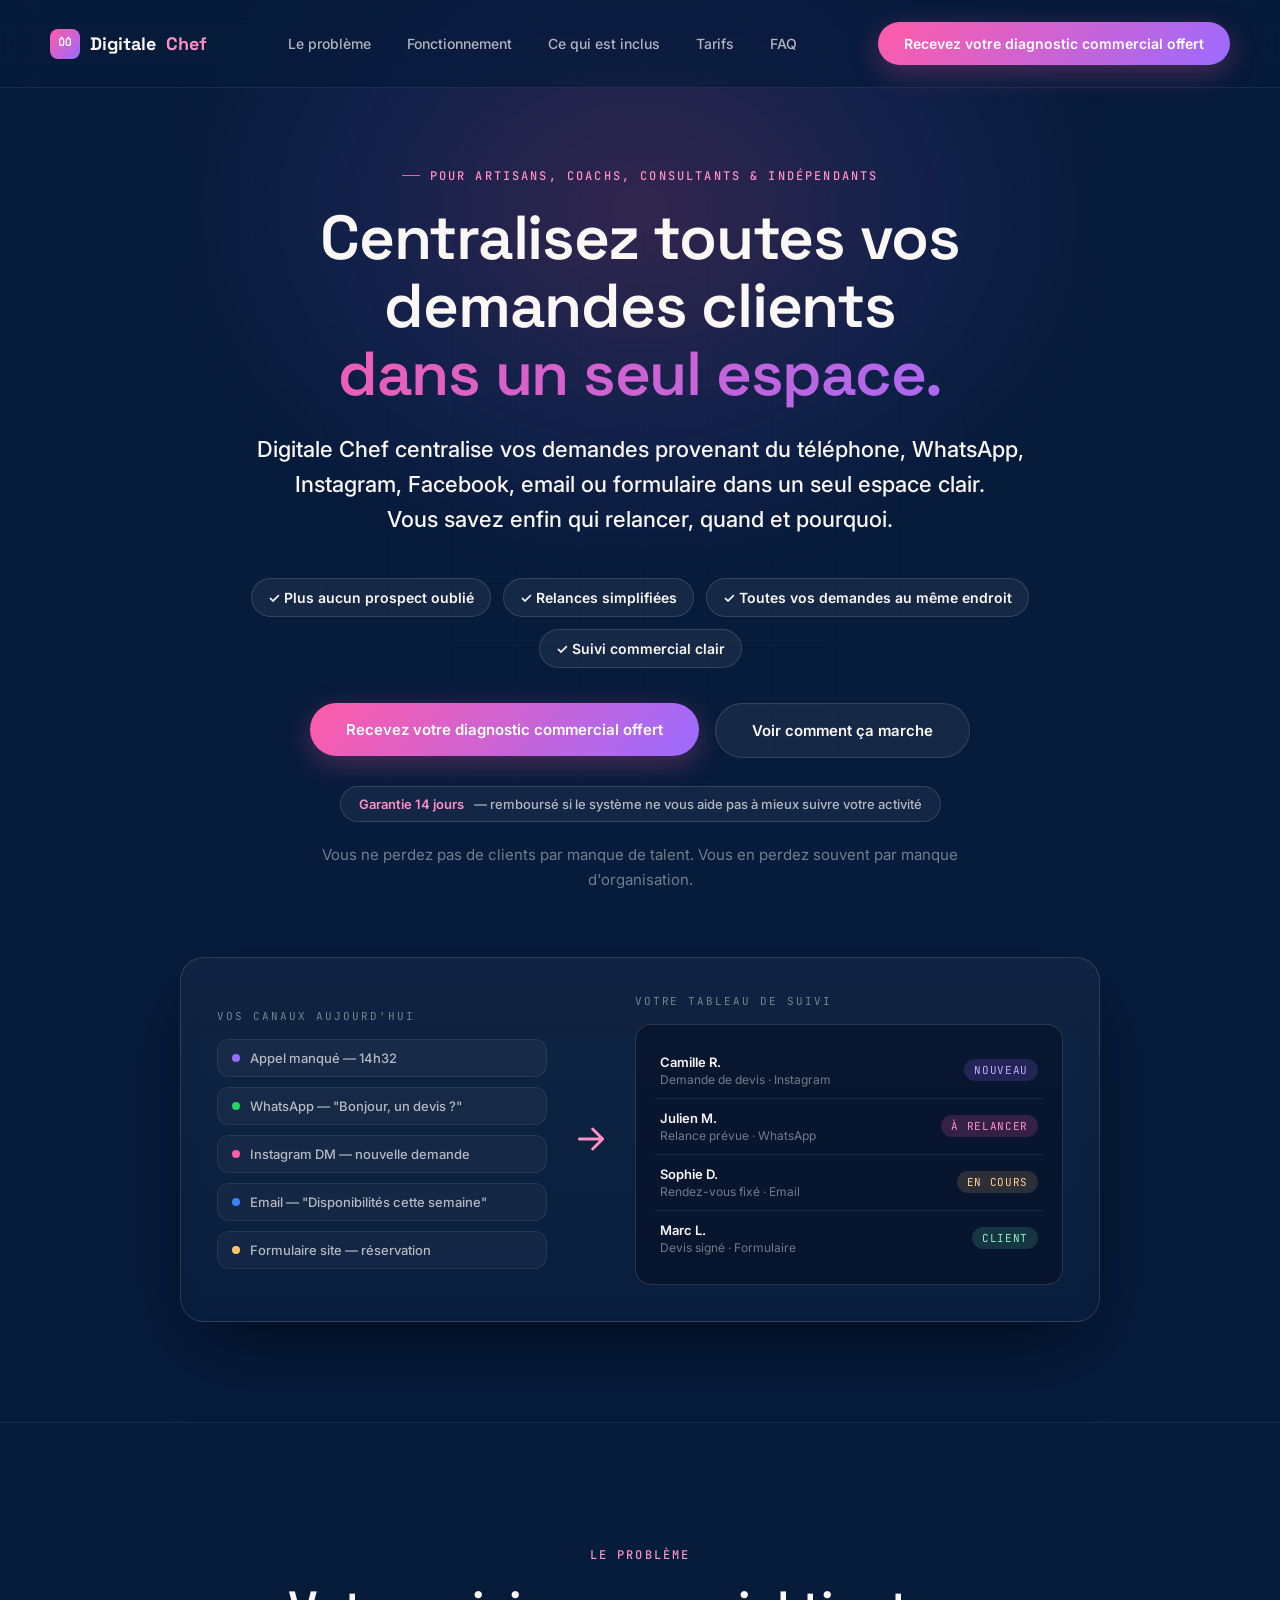
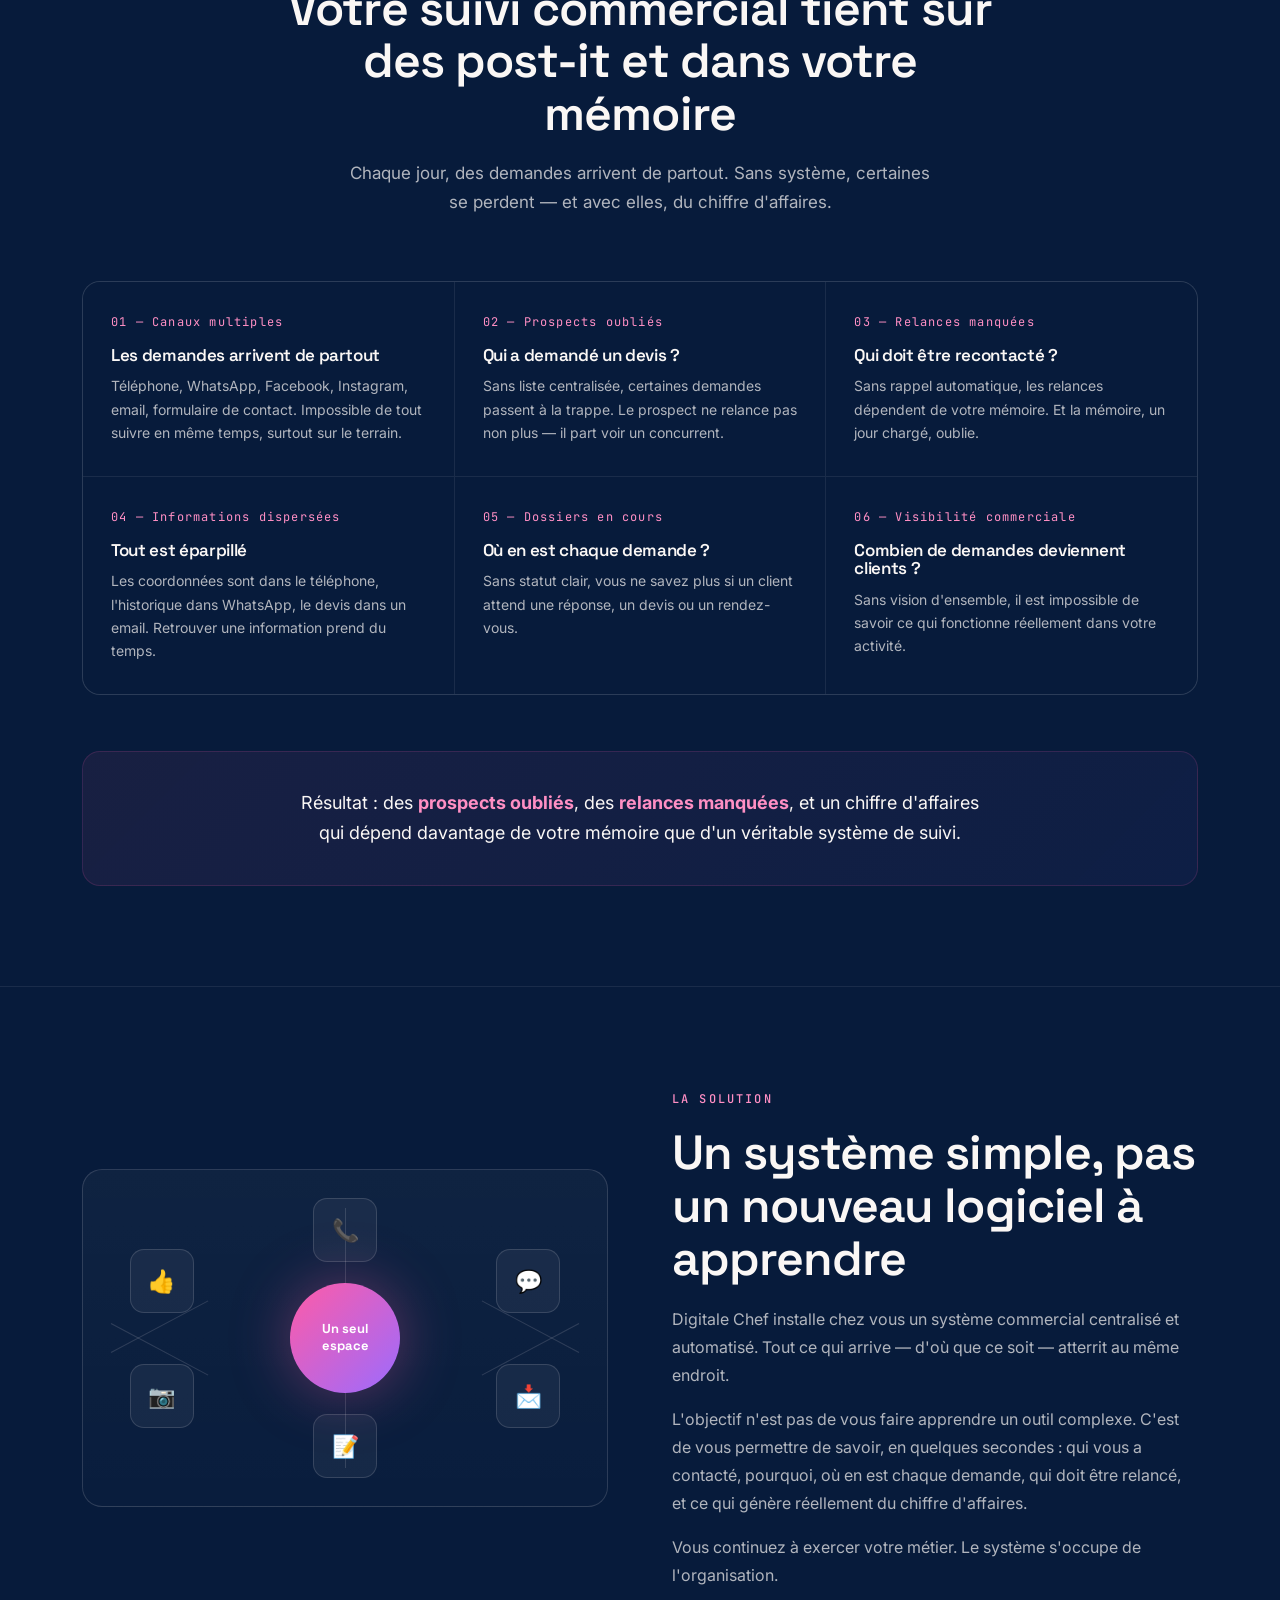
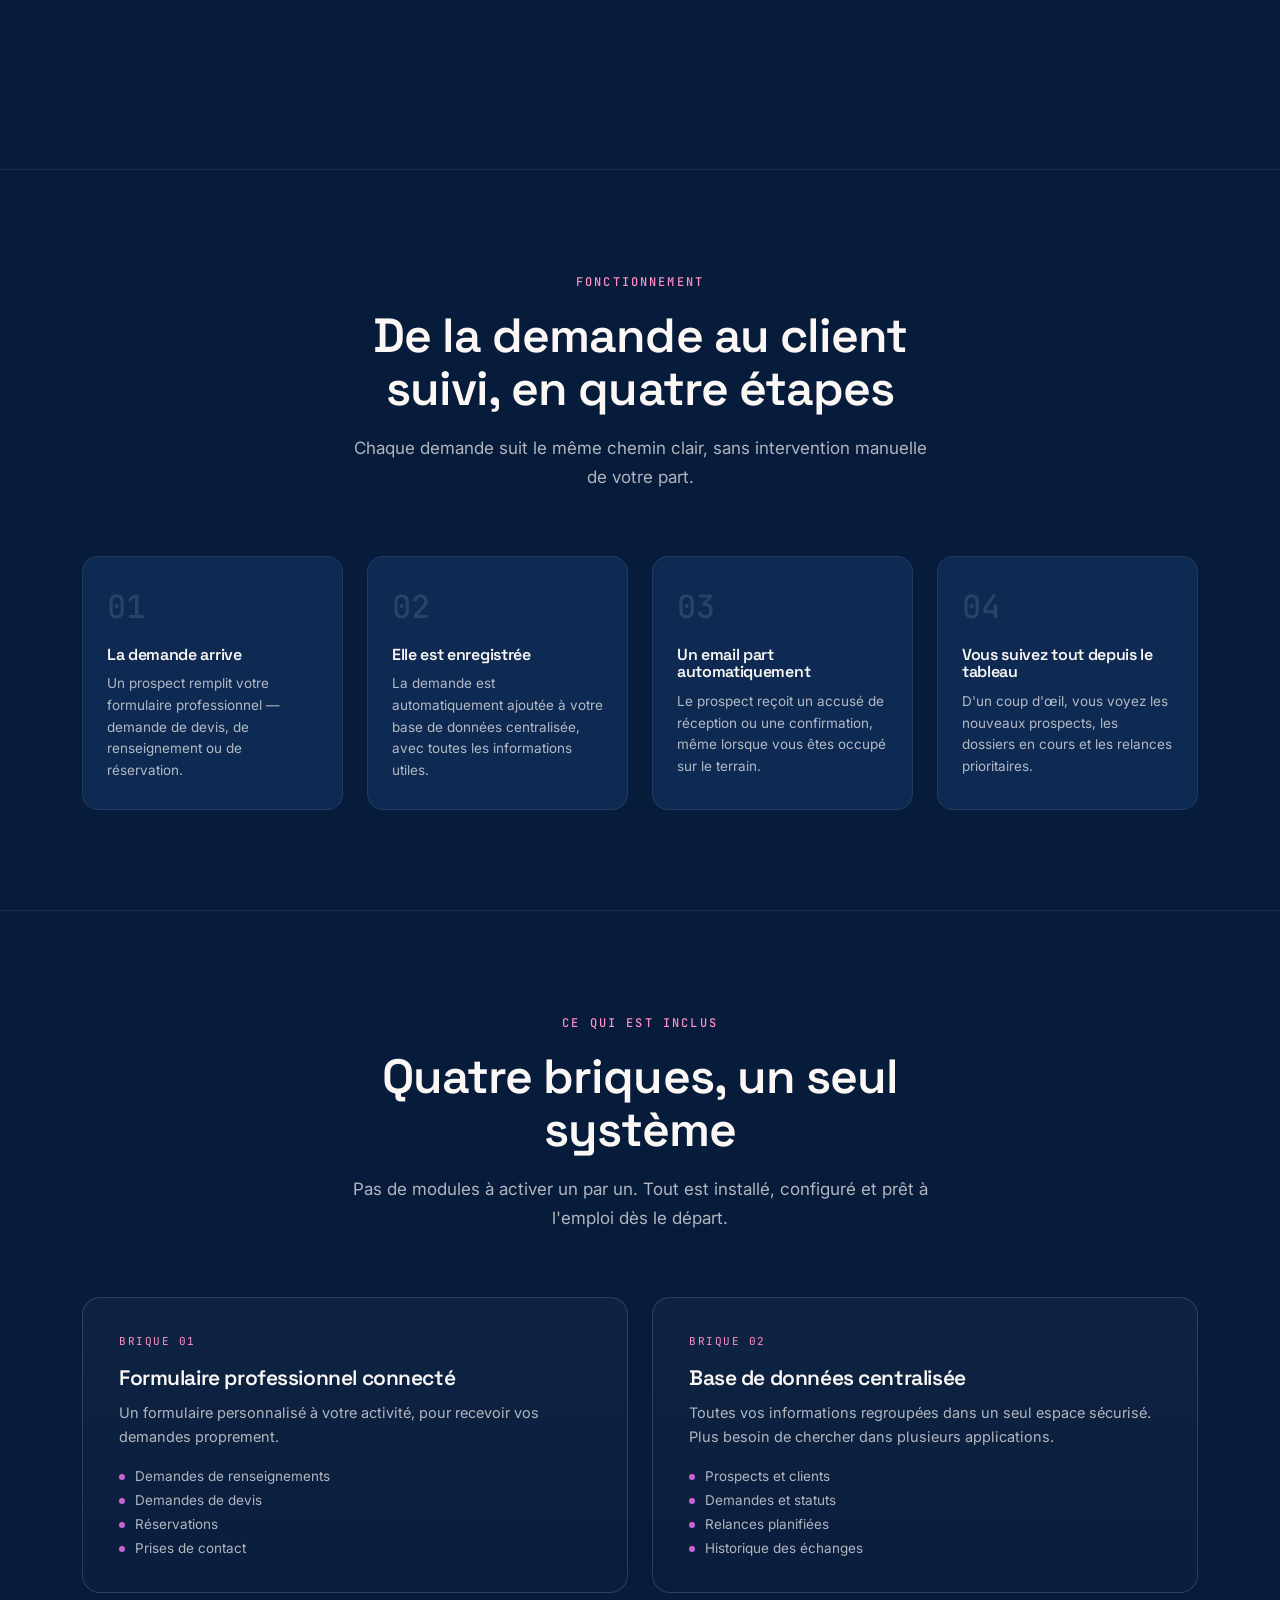
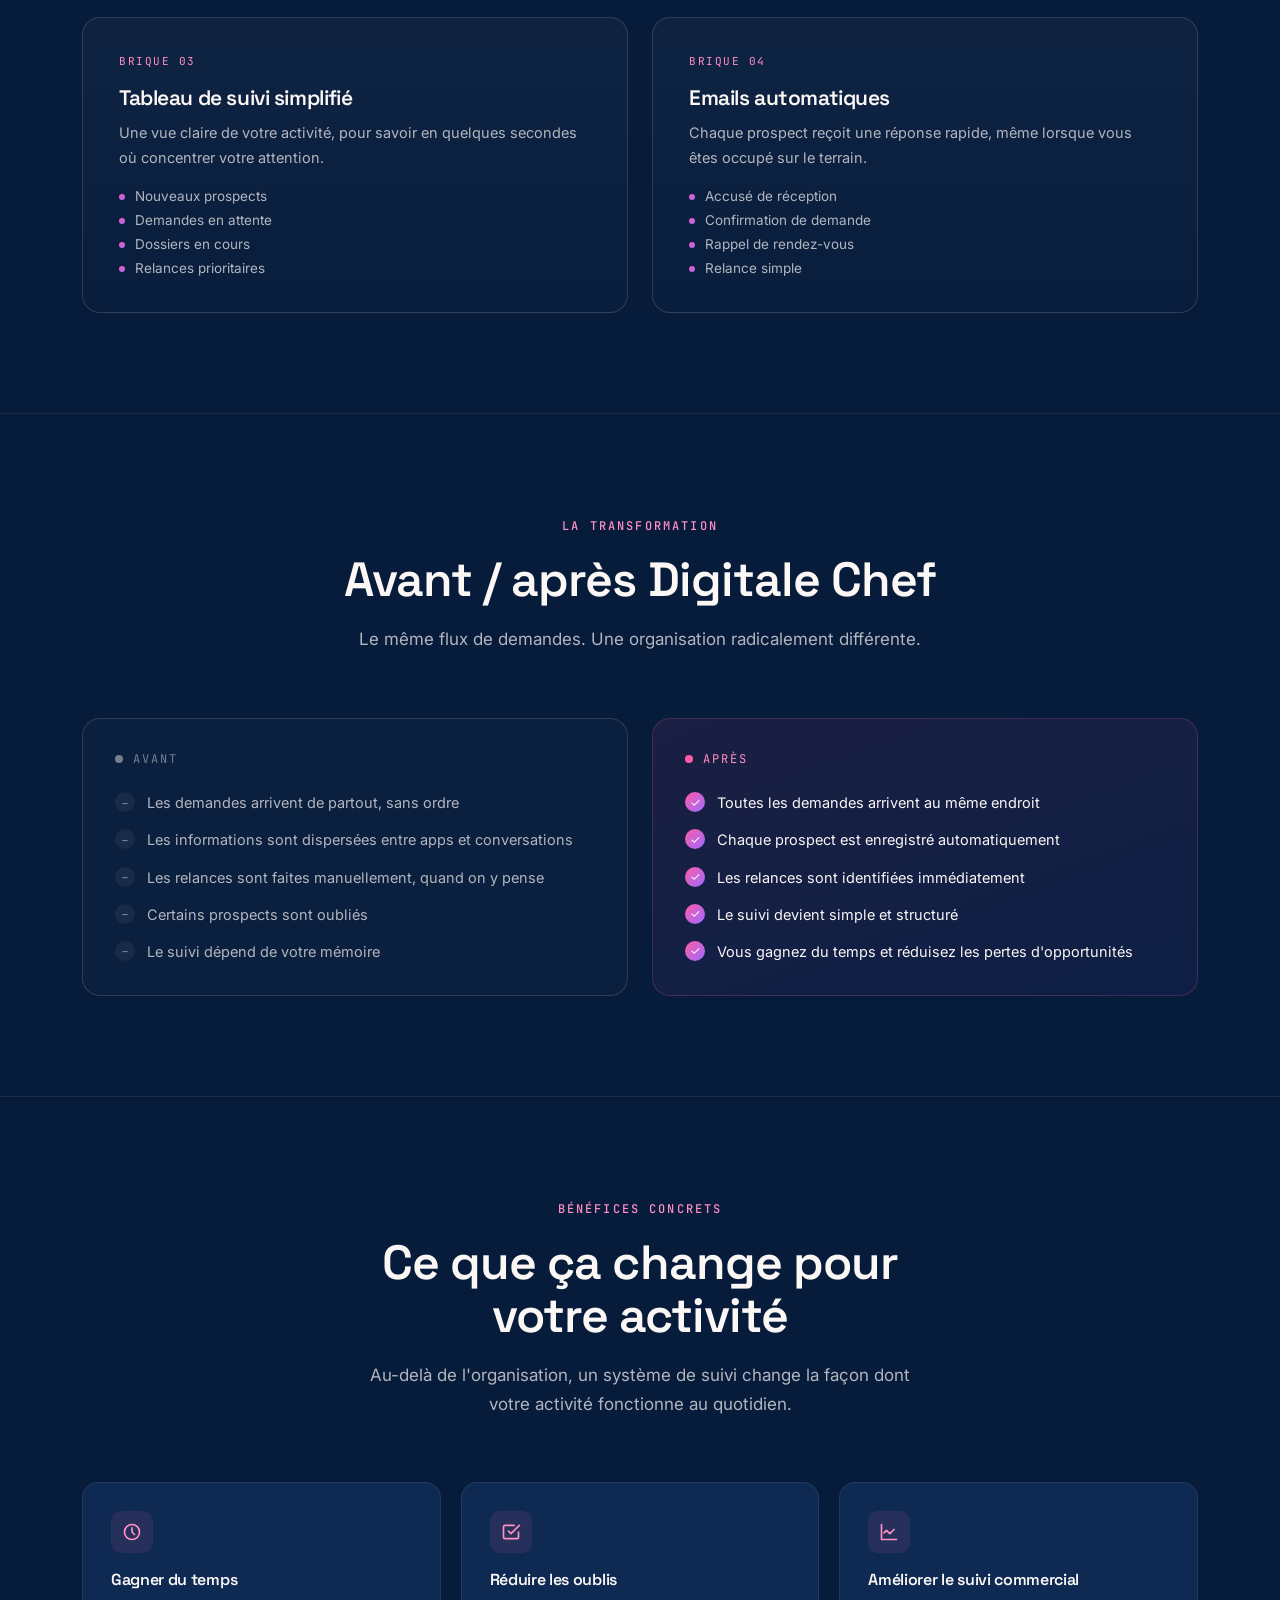
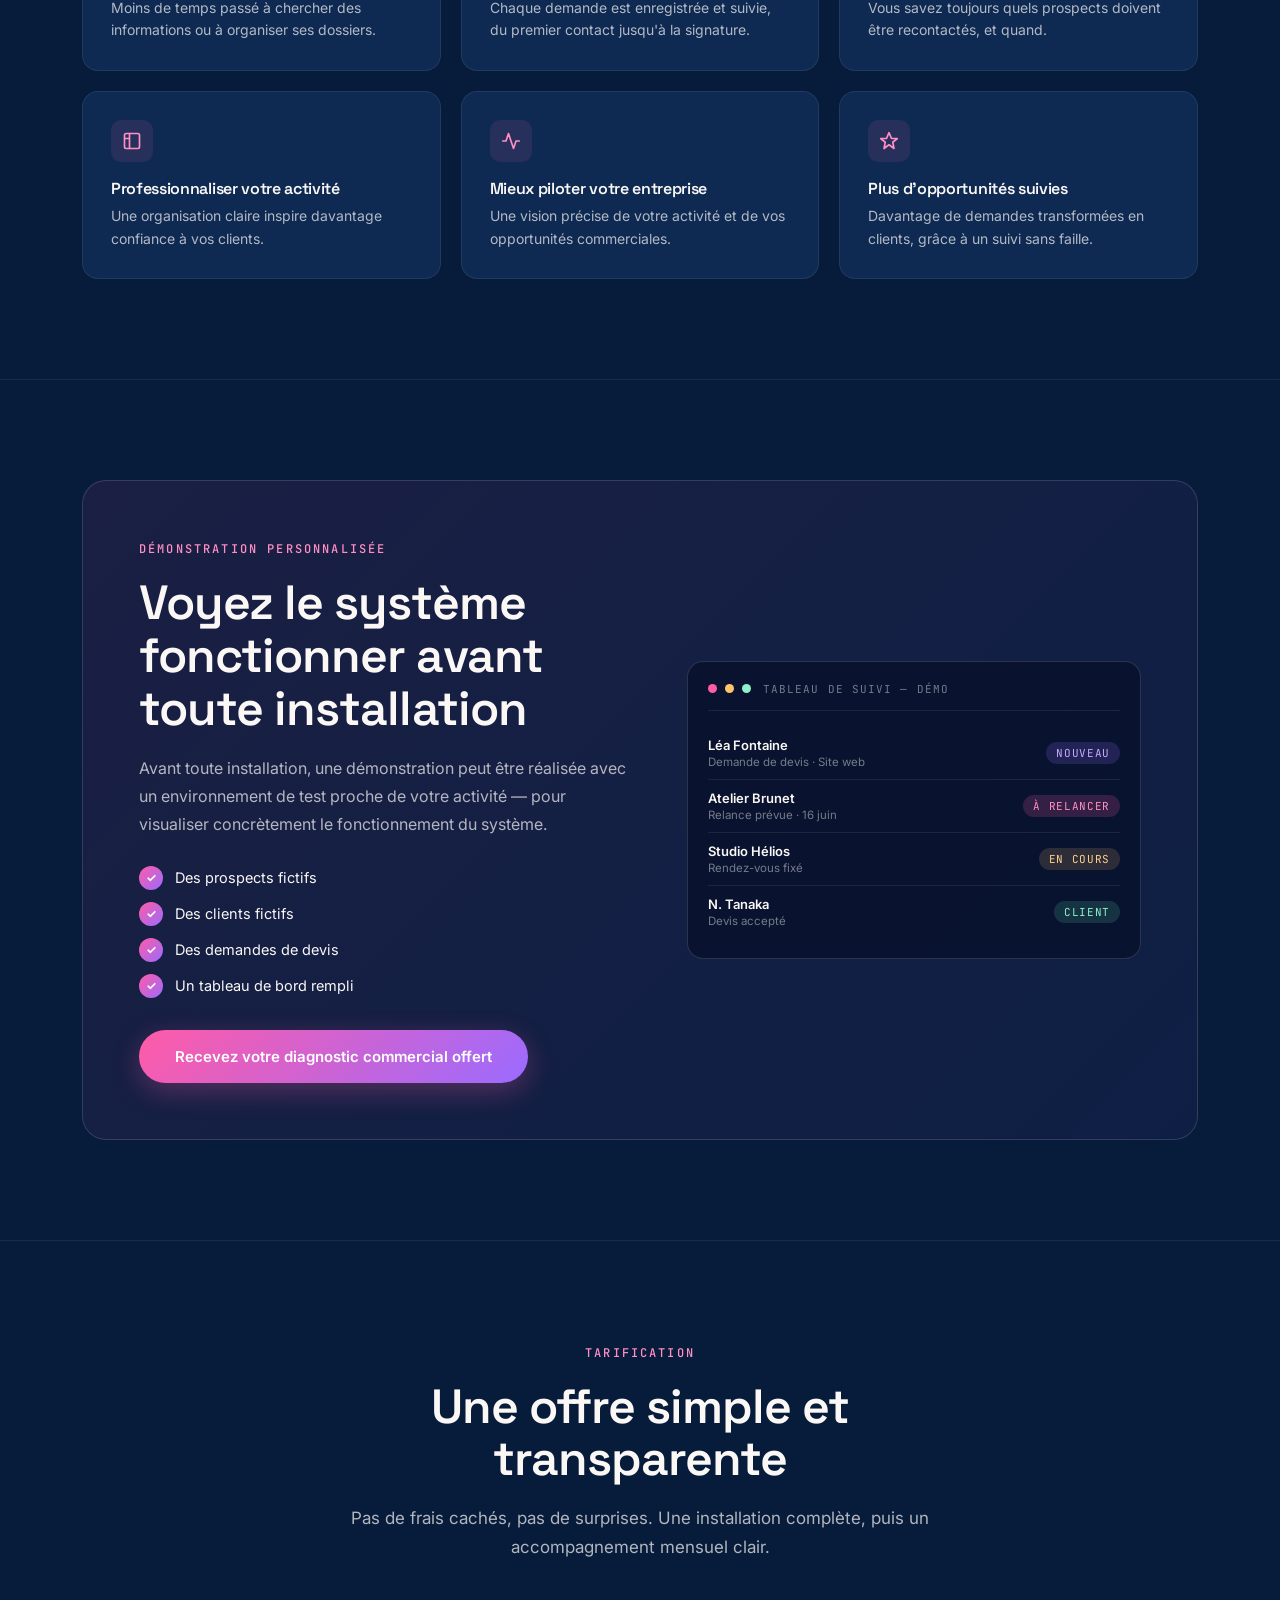
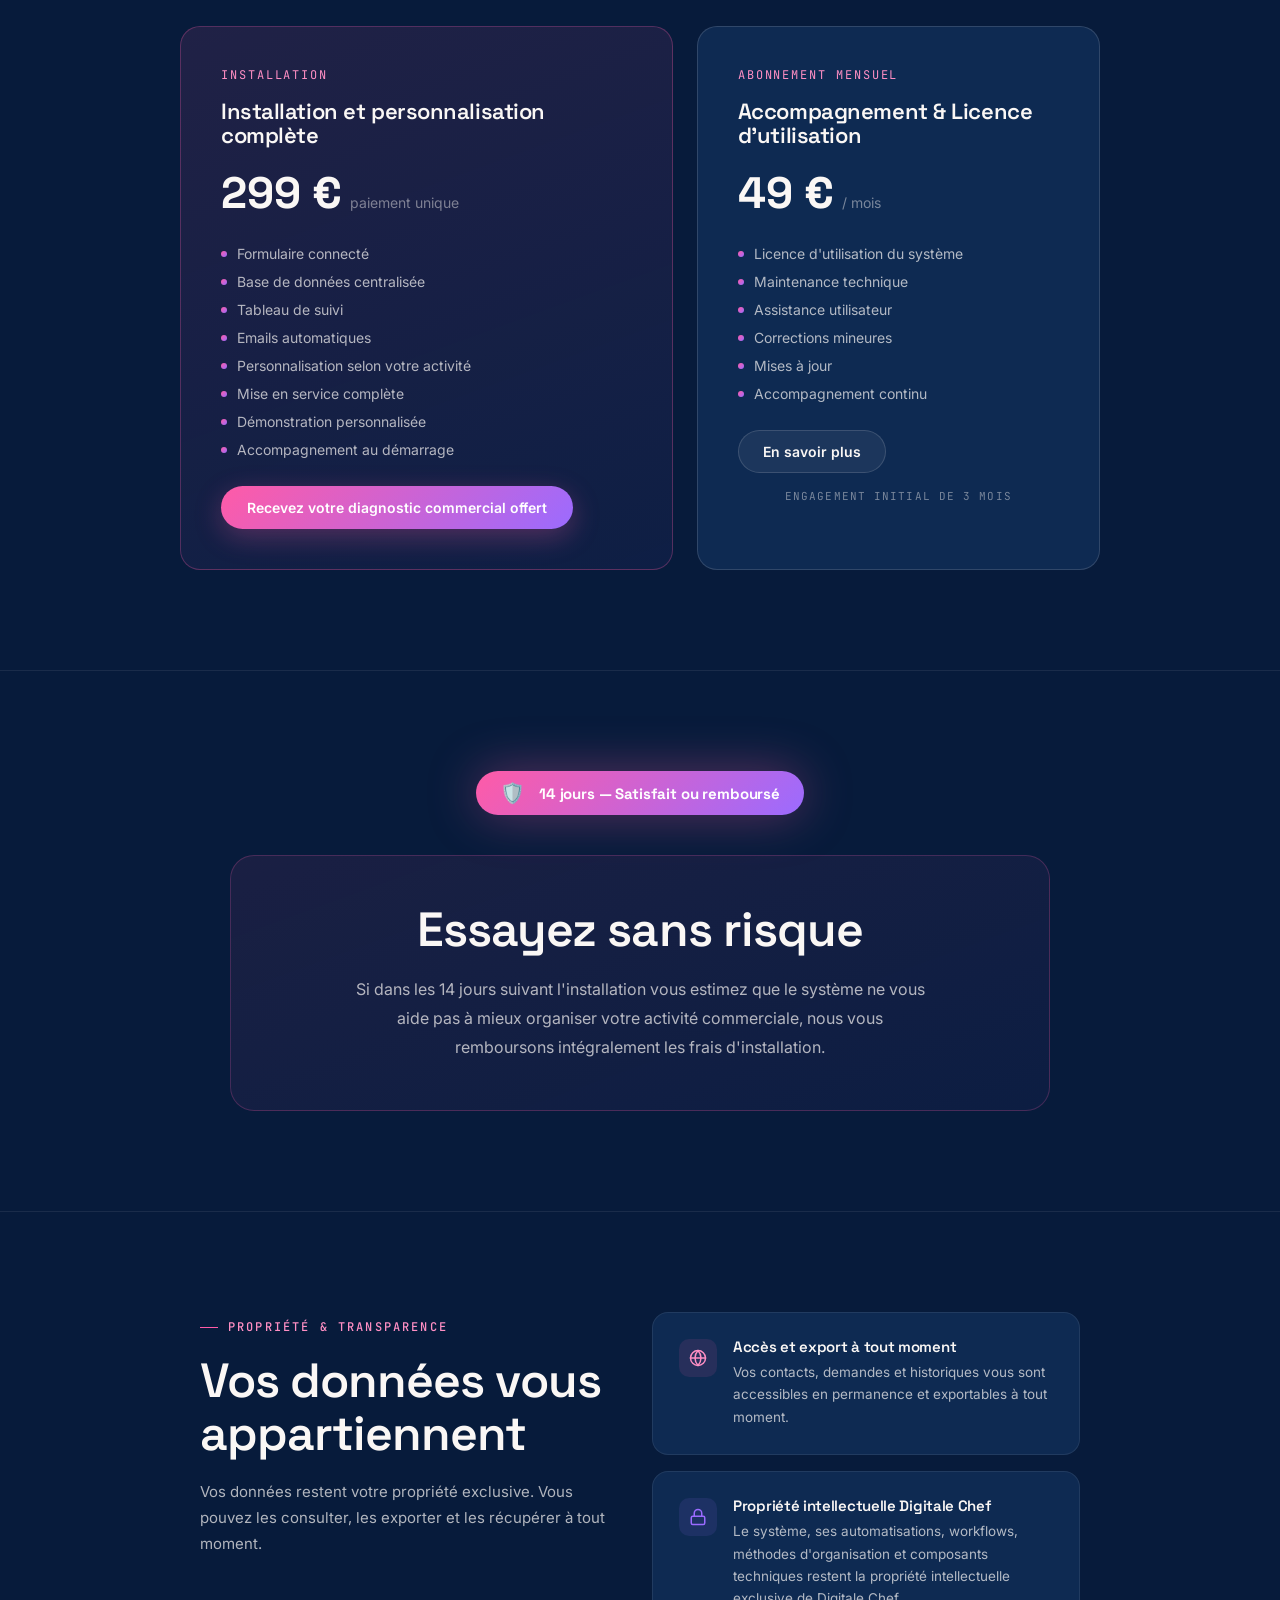
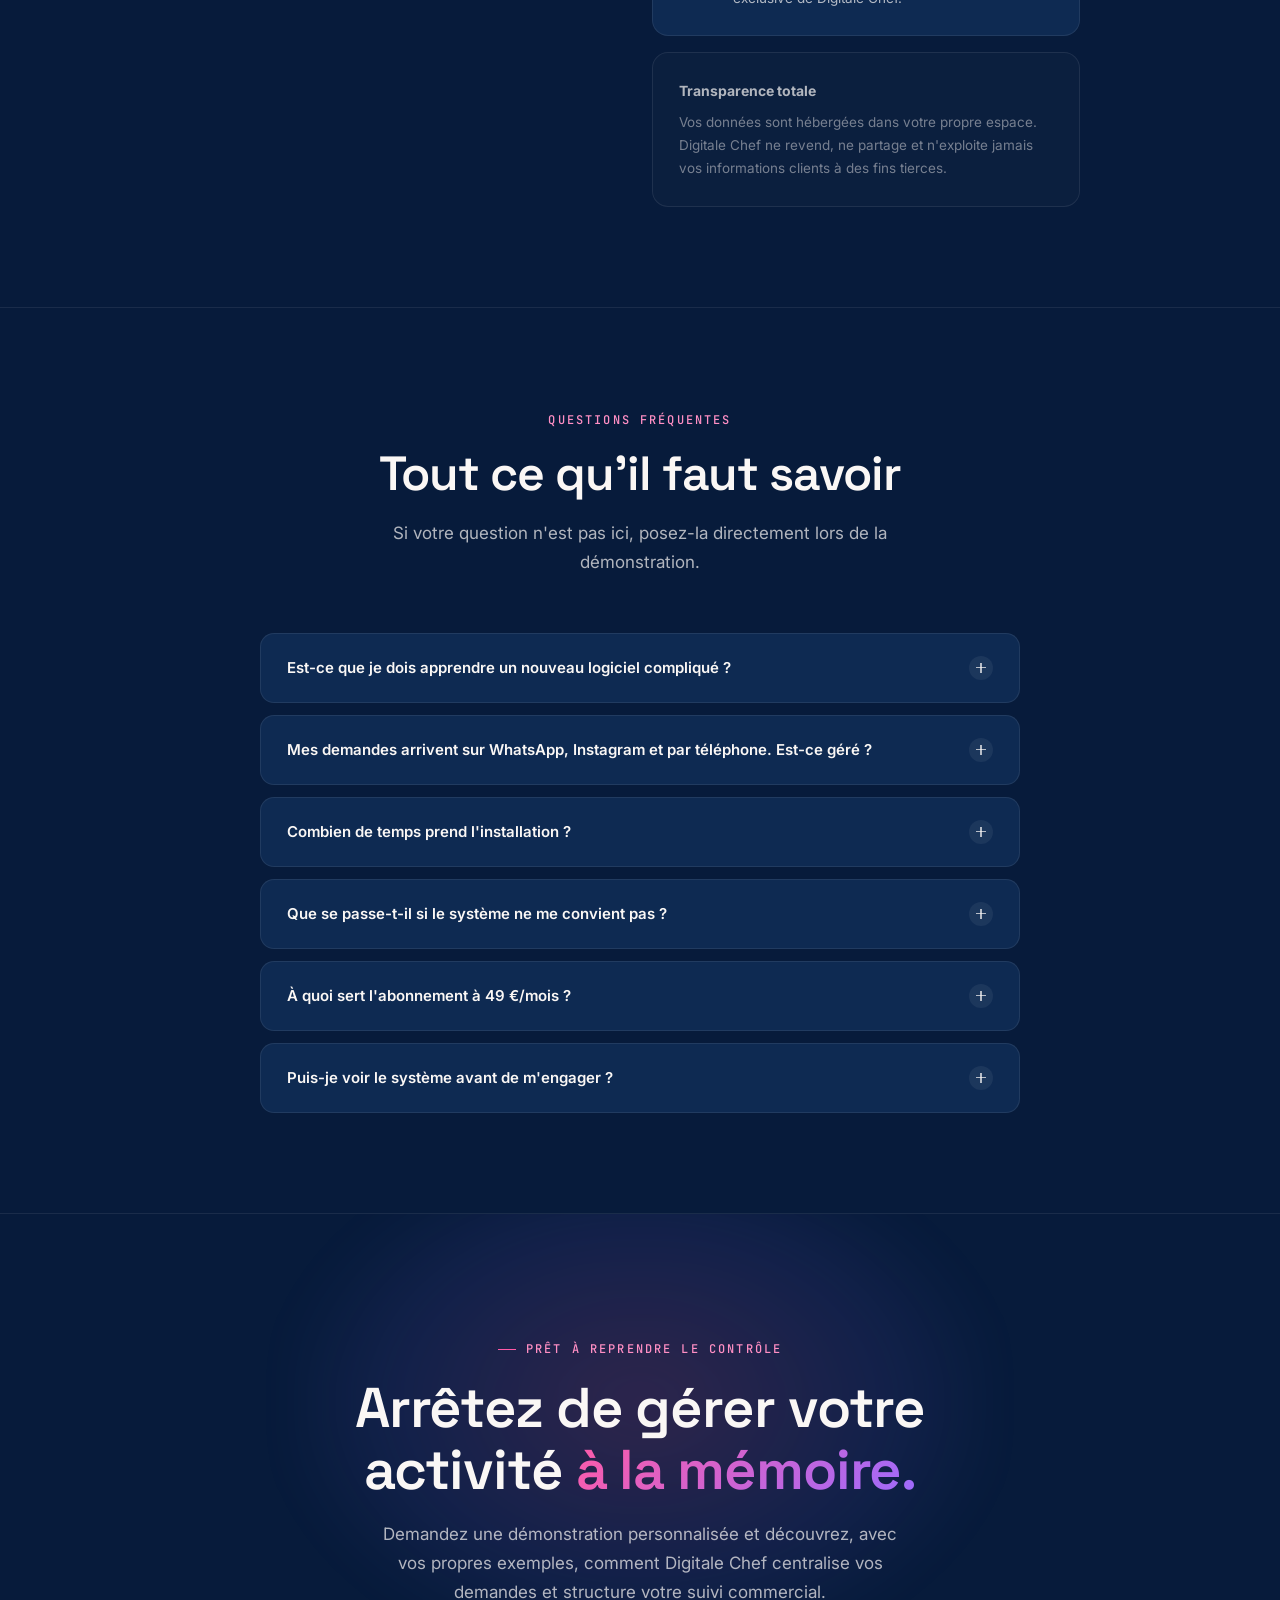
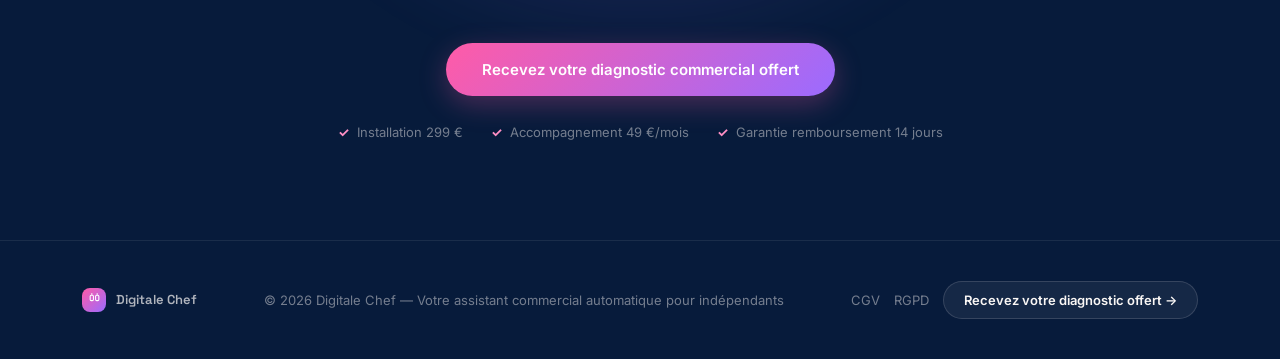
==== commit c15f7580: "Update HTML digitale-chef.html" ====
--- a/HTML digitale-chef.html
+++ b/HTML digitale-chef.html
@@ -214,19 +214,37 @@
     filter: blur(20px);
   }
 
-  .hero-content { position: relative; z-index: 2; max-width: 820px; }
+  .hero-content { position: relative; z-index: 2; max-width: 900px; }
 
   .hero h1 {
-    font-size: clamp(38px, 6.4vw, 78px);
+    font-size: clamp(32px, 5vw, 62px);
     margin-bottom: 24px;
   }
   .hero h1 .line2 { display: block; }
 
   .hero-sub {
-    font-size: 18px; line-height: 1.7;
-    color: var(--offwhite-dim);
-    max-width: 600px;
-    margin: 0 auto 38px;
+    font-size: 22px; line-height: 1.6;
+    color: var(--offwhite);
+    max-width: 780px;
+    margin: 0 auto 40px;
+    font-weight: 500;
+  }
+
+  .hero-benefits {
+    display: flex;
+    justify-content: center;
+    flex-wrap: wrap;
+    gap: 12px;
+    margin-bottom: 35px;
+  }
+  .hero-benefits span {
+    background: rgba(250,247,245,0.06);
+    border: 1px solid var(--line-strong);
+    border-radius: 999px;
+    padding: 10px 16px;
+    font-size: 14px;
+    font-weight: 600;
+    color: var(--offwhite);
   }
 
   .hero-cta-row {
@@ -242,9 +260,20 @@
     border: 1px solid var(--line-strong);
     border-radius: 999px;
     padding: 9px 18px;
+    margin-bottom: 0;
+  }
+  .hero-guarantee strong { color: var(--pink-soft); font-weight: 600; }
+
+  .hero-problem {
+    margin-top: 20px;
+    font-size: 15px;
+    color: var(--offwhite-faint);
+    max-width: 650px;
+    margin-left: auto;
+    margin-right: auto;
     margin-bottom: 64px;
-  }
-  .hero-guarantee strong { color: var(--pink-soft); font-weight: 600; }
+    line-height: 1.7;
+  }
 
   /* ===== SIGNATURE ELEMENT: channel-to-pipeline visualizer ===== */
   .signature {
@@ -981,8 +1010,77 @@
   @media (max-width: 760px) {
     .nav-links { display: none; }
     .hero { padding-top: 130px; }
-    .hero-guarantee { margin-bottom: 48px; }
+    .hero-problem { margin-bottom: 48px; }
     .signature { padding: 20px; }
+  }
+
+  /* ============ LEGAL PAGES ============ */
+  .legal-page {
+    padding: 160px 0 100px;
+    max-width: 760px;
+    margin: 0 auto;
+  }
+  .legal-page h1 {
+    font-size: clamp(28px, 4vw, 42px);
+    margin-bottom: 12px;
+  }
+  .legal-meta {
+    font-family: 'JetBrains Mono', monospace;
+    font-size: 12px;
+    color: var(--offwhite-faint);
+    margin-bottom: 48px;
+    letter-spacing: 0.04em;
+  }
+  .legal-nav {
+    display: flex; gap: 12px; flex-wrap: wrap;
+    margin-bottom: 56px;
+  }
+  .legal-nav a {
+    font-size: 13px; font-weight: 600;
+    text-decoration: none;
+    padding: 9px 18px;
+    border-radius: 999px;
+    border: 1px solid var(--line-strong);
+    background: rgba(250,247,245,0.04);
+    color: var(--offwhite-dim);
+    transition: background 0.25s, color 0.25s, border-color 0.25s;
+  }
+  .legal-nav a:hover, .legal-nav a.active {
+    background: var(--grad-main);
+    color: #fff;
+    border-color: transparent;
+  }
+  .legal-section { margin-bottom: 44px; scroll-margin-top: 100px; }
+  .legal-section h2 {
+    font-size: 18px;
+    margin-bottom: 14px;
+    padding-bottom: 12px;
+    border-bottom: 1px solid var(--line);
+  }
+  .legal-section h3 {
+    font-size: 15px;
+    margin: 20px 0 10px;
+    color: var(--pink-soft);
+  }
+  .legal-section p, .legal-section li {
+    font-size: 14.5px; line-height: 1.8;
+    color: var(--offwhite-dim);
+    margin-bottom: 12px;
+  }
+  .legal-section ul { padding-left: 20px; margin-bottom: 12px; }
+  .legal-section li { margin-bottom: 6px; }
+  .legal-section strong { color: var(--offwhite); }
+  .legal-back {
+    display: inline-flex; align-items: center; gap: 8px;
+    font-size: 13px; font-weight: 600;
+    color: var(--pink-soft);
+    text-decoration: none;
+    margin-bottom: 24px;
+  }
+  .legal-divider {
+    border: none;
+    border-top: 1px solid var(--line);
+    margin: 80px 0 60px;
   }
 </style>
 </head>
@@ -1012,7 +1110,7 @@
       <a href="#faq" class="nav-link">FAQ</a>
     </div>
     <div class="magnetic">
-      <a href="#contact" class="btn btn-primary">Demander une démo</a>
+      <a href="https://forms.fillout.com/t/tq4Pa3gLcQus" target="_blank" rel="noopener" class="btn btn-primary">Recevez votre diagnostic commercial offert</a>
     </div>
   </div>
 </nav>
@@ -1024,19 +1122,29 @@
   <div class="hero-content">
     <div class="eyebrow" style="justify-content:center;"><span style="display:none"></span>Pour artisans, coachs, consultants & indépendants</div>
     <h1>
-      Vous ne perdez pas de clients par manque de talent.
-      <span class="line2 grad-text">Vous en perdez par manque d'organisation.</span>
+      Centralisez toutes vos demandes clients
+      <span class="line2 grad-text">dans un seul espace.</span>
     </h1>
     <p class="hero-sub">
-      Digitale Chef centralise vos demandes — téléphone, WhatsApp, Instagram, email, formulaire — dans un seul espace clair. Vous savez enfin qui relancer, quand, et pourquoi.
+      Digitale Chef centralise vos demandes provenant du téléphone, WhatsApp, Instagram, Facebook, email ou formulaire dans un seul espace clair.<br>
+      Vous savez enfin qui relancer, quand et pourquoi.
     </p>
+    <div class="hero-benefits">
+      <span>✓ Plus aucun prospect oublié</span>
+      <span>✓ Relances simplifiées</span>
+      <span>✓ Toutes vos demandes au même endroit</span>
+      <span>✓ Suivi commercial clair</span>
+    </div>
     <div class="hero-cta-row">
-      <div class="magnetic"><a href="#contact" class="btn btn-primary btn-lg">Demander une démo personnalisée</a></div>
+      <div class="magnetic"><a href="https://forms.fillout.com/t/tq4Pa3gLcQus" target="_blank" rel="noopener" class="btn btn-primary btn-lg">Recevez votre diagnostic commercial offert</a></div>
       <div class="magnetic"><a href="#fonctionnement" class="btn btn-ghost btn-lg">Voir comment ça marche</a></div>
     </div>
     <div class="hero-guarantee">
       <strong>Garantie 14 jours</strong> — remboursé si le système ne vous aide pas à mieux suivre votre activité
     </div>
+    <p class="hero-problem">
+      Vous ne perdez pas de clients par manque de talent. Vous en perdez souvent par manque d'organisation.
+    </p>
   </div>
 
   <!-- SIGNATURE ELEMENT -->
@@ -1340,7 +1448,7 @@
           <li>Des demandes de devis</li>
           <li>Un tableau de bord rempli</li>
         </ul>
-        <div class="magnetic"><a href="#contact" class="btn btn-primary btn-lg">Voir une démo avec mes exemples</a></div>
+        <div class="magnetic"><a href="https://forms.fillout.com/t/tq4Pa3gLcQus" target="_blank" rel="noopener" class="btn btn-primary btn-lg">Recevez votre diagnostic commercial offert</a></div>
       </div>
       <div class="demo-mock">
         <div class="demo-mock-header">
@@ -1393,7 +1501,7 @@
           <li>Démonstration personnalisée</li>
           <li>Accompagnement au démarrage</li>
         </ul>
-        <div class="magnetic"><a href="#contact" class="btn btn-primary">Demander une démo</a></div>
+        <div class="magnetic"><a href="https://forms.fillout.com/t/tq4Pa3gLcQus" target="_blank" rel="noopener" class="btn btn-primary">Recevez votre diagnostic commercial offert</a></div>
       </div>
       <div class="price-card sub reveal reveal-d2">
         <div class="price-label">Abonnement mensuel</div>
@@ -1512,7 +1620,7 @@
     <h2>Arrêtez de gérer votre activité <span class="grad-text">à la mémoire.</span></h2>
     <p>Demandez une démonstration personnalisée et découvrez, avec vos propres exemples, comment Digitale Chef centralise vos demandes et structure votre suivi commercial.</p>
     <div class="final-cta-row">
-      <div class="magnetic"><a href="#" class="btn btn-primary btn-lg">Demander une démo personnalisée</a></div>
+      <div class="magnetic"><a href="https://forms.fillout.com/t/tq4Pa3gLcQus" target="_blank" rel="noopener" class="btn btn-primary btn-lg">Recevez votre diagnostic commercial offert</a></div>
     </div>
     <div class="final-trust">
       <span>Installation 299 €</span>
@@ -1537,7 +1645,11 @@
       Digitale Chef
     </div>
     <span>© 2026 Digitale Chef — Votre assistant commercial automatique pour indépendants</span>
-    <a href="#contact" class="btn btn-ghost" style="padding:10px 20px;font-size:13px;">Demander une démo →</a>
+    <div style="display:flex; gap:14px; align-items:center; flex-wrap:wrap;">
+      <a href="legal.html#cgv" style="font-size:13px; color:var(--offwhite-faint); text-decoration:none;">CGV</a>
+      <a href="legal.html#rgpd" style="font-size:13px; color:var(--offwhite-faint); text-decoration:none;">RGPD</a>
+      <a href="https://forms.fillout.com/t/tq4Pa3gLcQus" target="_blank" rel="noopener" class="btn btn-ghost" style="padding:10px 20px;font-size:13px;">Recevez votre diagnostic offert →</a>
+    </div>
   </div>
 </footer>
 
